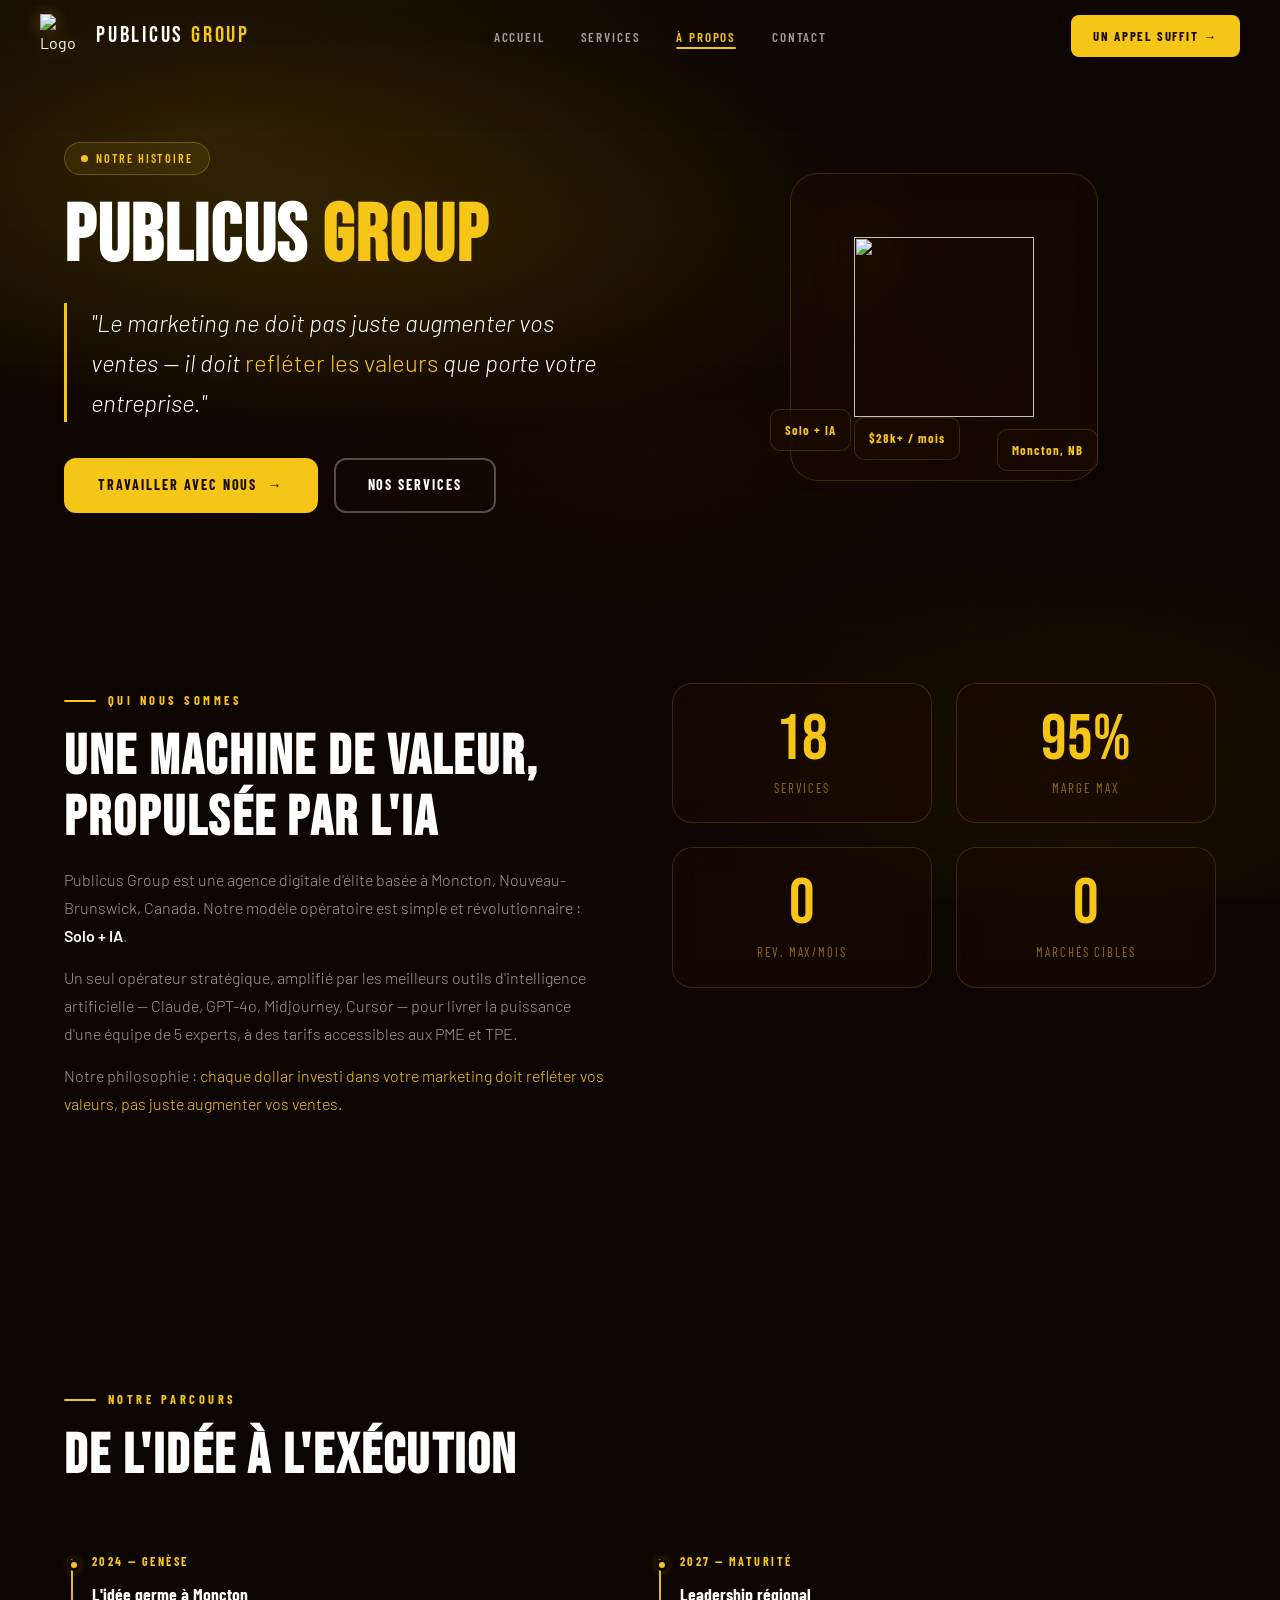
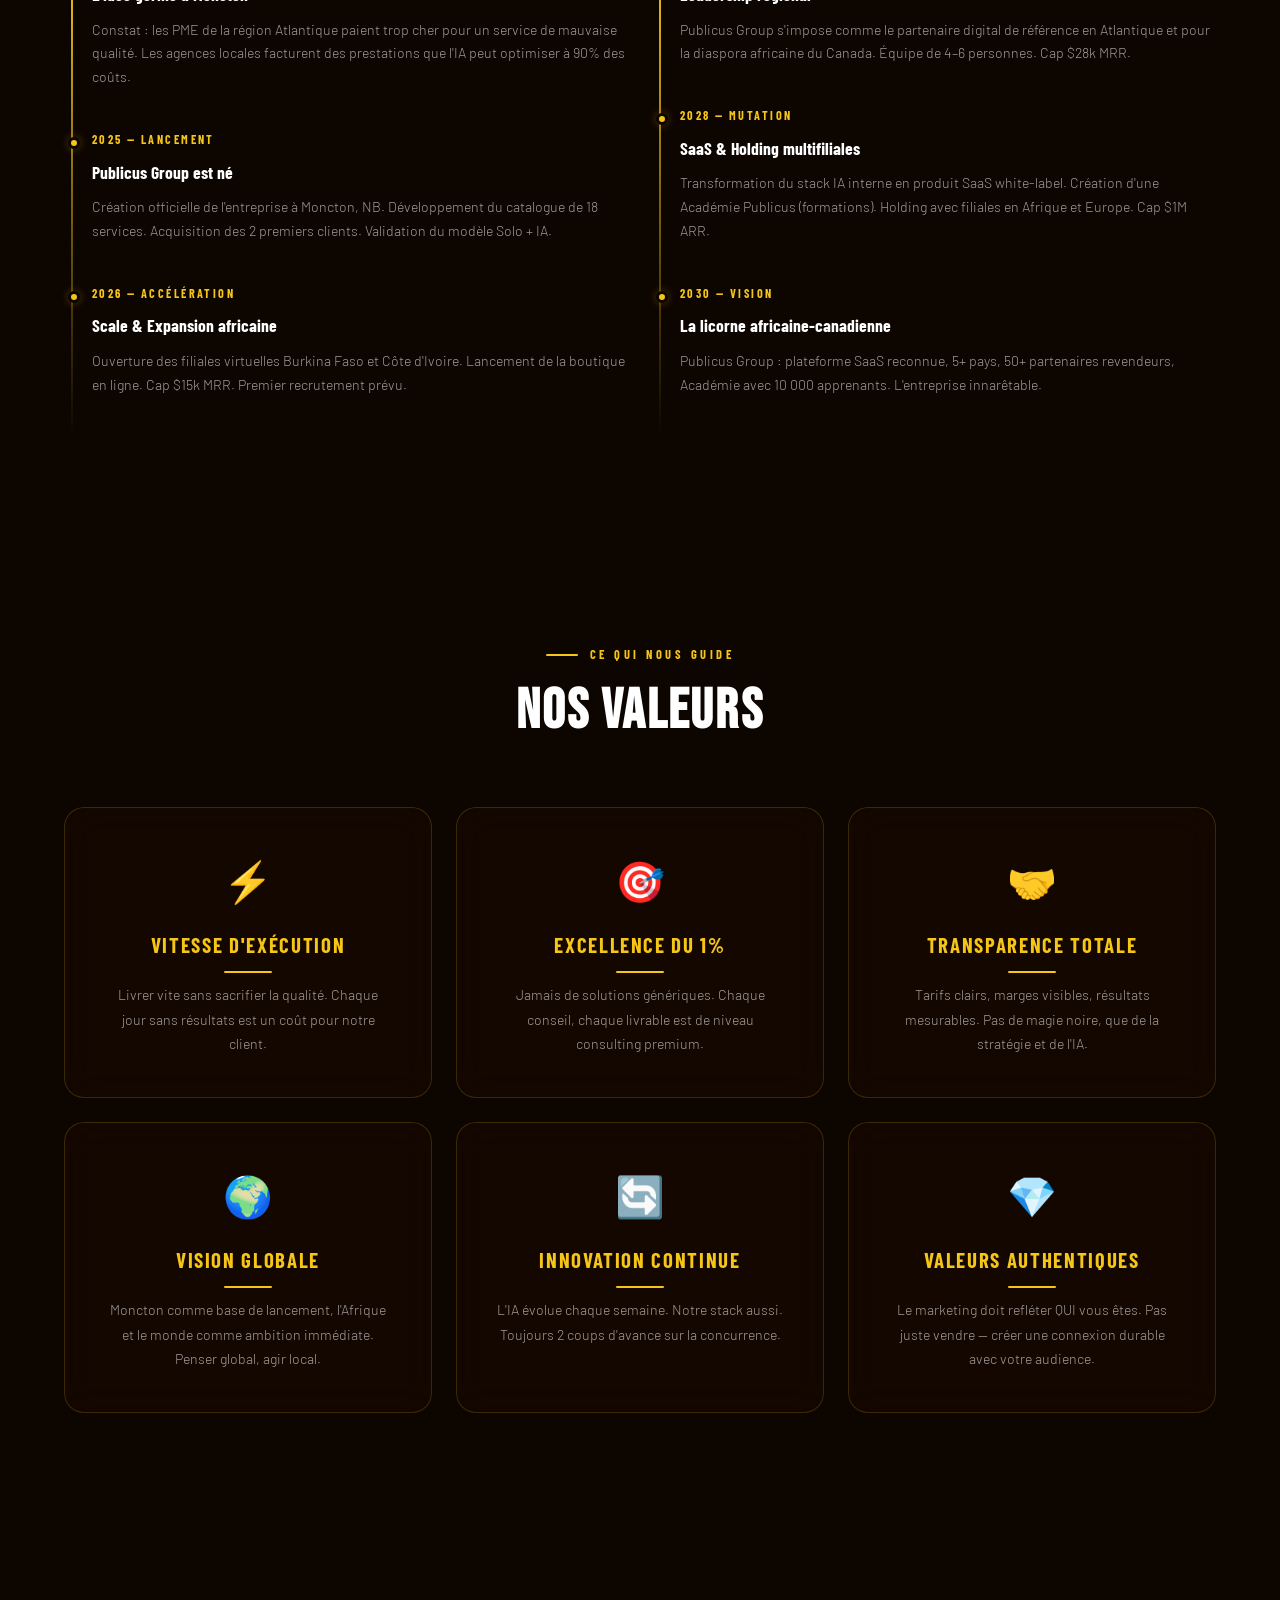
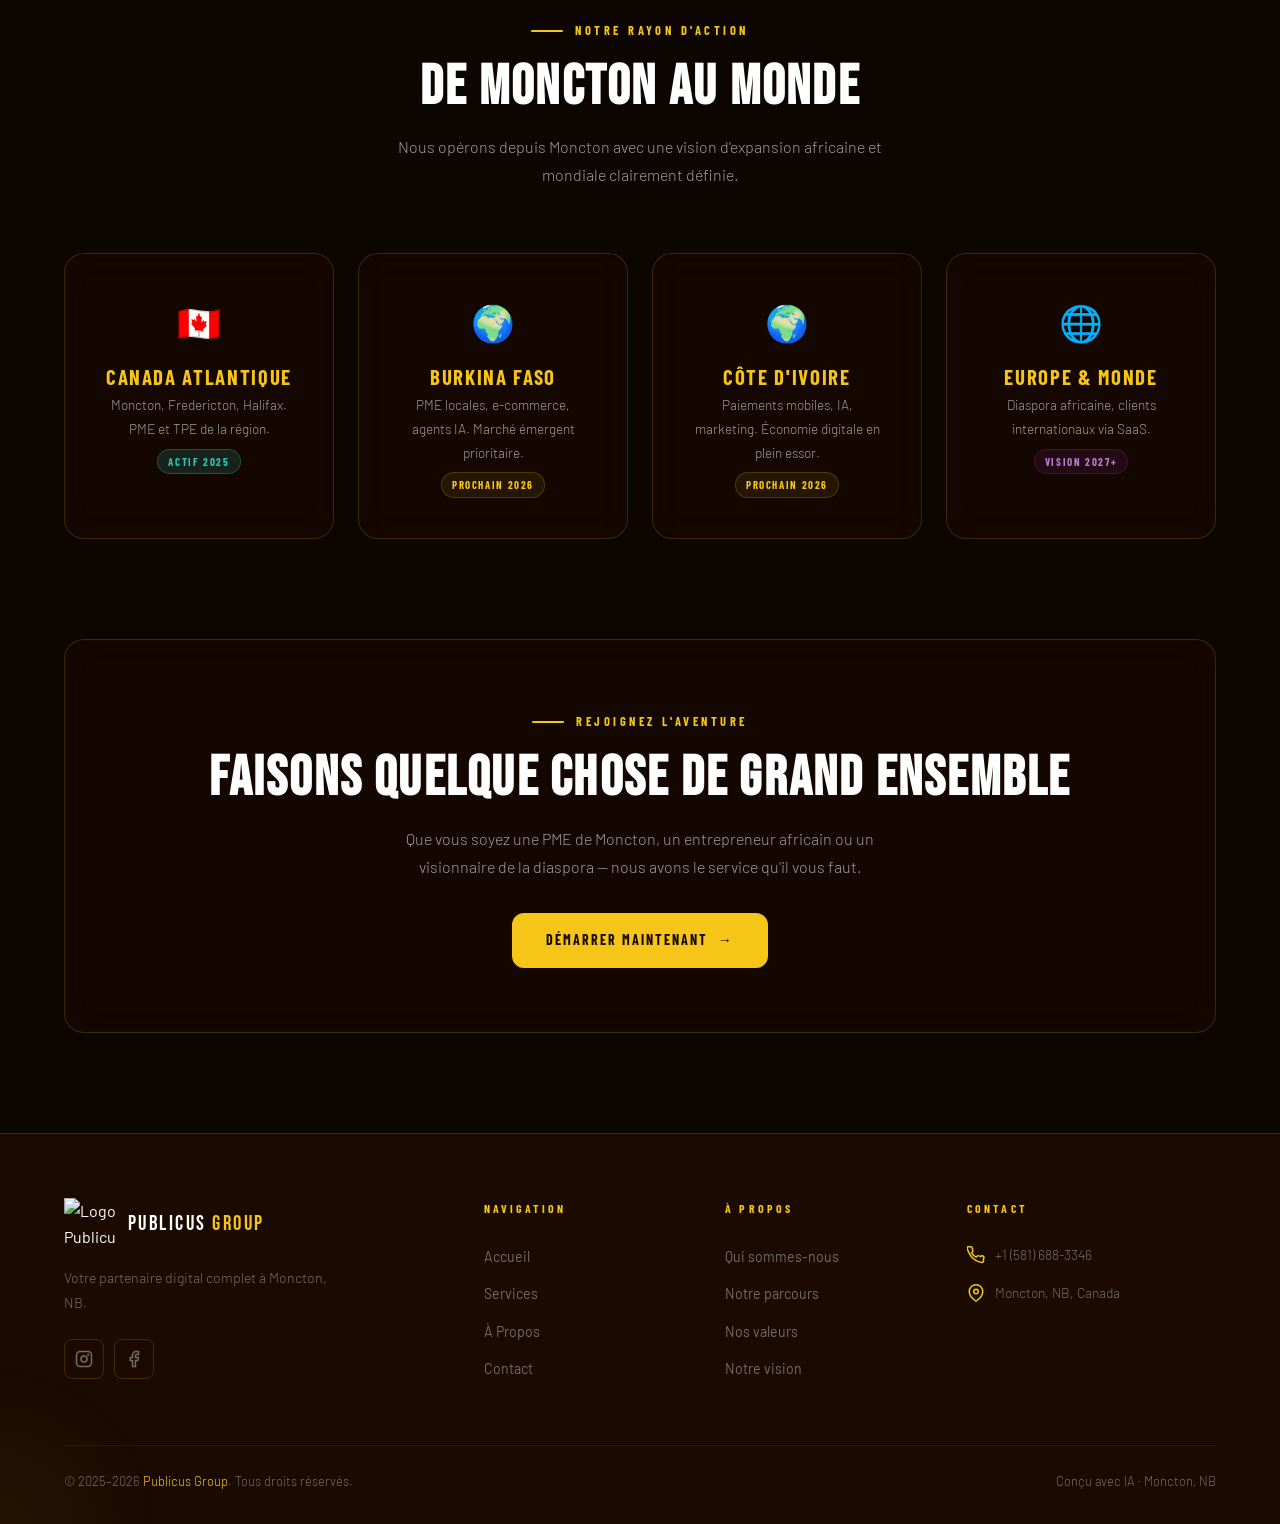
==== a-propos.html @ 7b65dabb "Mis a jour premium" ====
<!DOCTYPE html>
<html lang="fr">
<head>
  <meta charset="UTF-8" />
  <meta name="viewport" content="width=device-width, initial-scale=1.0" />

  <!-- ── SEO unique à cette page ── -->
  <title>À Propos | Publicus Group — Notre Histoire & Vision</title>
  <meta name="description"
        content="Découvrez l'histoire de Publicus Group, notre mission, nos valeurs et notre vision pour transformer le digital des PME de Moncton à l'Afrique. Solo + IA = révolution." />
  <meta name="robots" content="index, follow" />

  <link rel="icon" type="image/png" href="logo.png" />
  <link rel="preconnect" href="https://fonts.googleapis.com" />
  <link rel="preconnect" href="https://fonts.gstatic.com" crossorigin />
  <link href="https://fonts.googleapis.com/css2?family=Bebas+Neue&family=Barlow:ital,wght@0,300;0,400;0,600;0,700;1,300&family=Barlow+Condensed:wght@400;600;700&display=swap" rel="stylesheet" />
  <link rel="stylesheet" href="style.css" />

  <!-- ── Styles propres à a-propos.html ── -->
  <style>

    /* ── Hero éditorial ── */
    .hero-page {
      padding:    calc(var(--hauteur-nav) + 70px) 0 70px;
      position:   relative;
      overflow:   hidden;
    }

    .hero-page::before {
      content:  '';
      position: absolute;
      inset:    0;
      background: radial-gradient(
        ellipse 70% 55% at 30% 40%,
        rgba(245, 197, 24, 0.09) 0%,
        transparent 65%
      );
      pointer-events: none;
    }

    .hero-a-propos {
      display:     grid;
      grid-template-columns: 1fr 1fr;
      gap:         var(--espace-xl);
      align-items: center;
    }

    /* ── Grande citation d'intro ── */
    .citation-hero {
      font-family:  var(--police-corps);
      font-size:    clamp(1.1rem, 2.5vw, 1.5rem);
      font-weight:  300;
      font-style:   italic;
      color:        var(--blanc);
      line-height:  1.65;
      border-left:  3px solid var(--or);
      padding-left: var(--espace-md);
    }

    .citation-hero em {
      color:      var(--or);
      font-style: normal;
    }

    /* Bloc visuel à propos */
    .visuel-a-propos {
      display:         flex;
      align-items:     center;
      justify-content: center;
      position:        relative;
    }

    .logo-about-wrap {
      position: relative;
      padding:  var(--espace-xl);
    }

    .logo-about-bg {
      position:      absolute;
      inset:         0;
      background:    var(--glass-bg);
      backdrop-filter: var(--glass-blur);
      border:        1px solid var(--glass-bordure);
      border-radius: var(--rayon-xl);
    }

    .logo-about-img {
      width:    180px;
      height:   180px;
      object-fit: contain;
      position: relative;
      z-index:  1;
      filter:   drop-shadow(0 0 30px rgba(245,197,24,0.45));
    }

    /* Badges flottants autour du logo */
    .badge-flottant {
      position:      absolute;
      background:    var(--glass-bg);
      backdrop-filter: var(--glass-blur);
      border:        1px solid var(--glass-bordure);
      border-radius: 10px;
      padding:       10px 14px;
      font-family:   var(--police-sub);
      font-size:     0.8rem;
      font-weight:   700;
      letter-spacing: 0.08em;
      color:         var(--or);
      white-space:   nowrap;
      z-index:       2;
    }

    .badge-flottant:nth-child(2) { top: 10px; right: -20px; }
    .badge-flottant:nth-child(3) { bottom: 30px; left: -20px; }
    .badge-flottant:nth-child(4) { bottom: 10px; right: 0; }

    /* ── Sections éditoriales ── */
    .section-editoriale {
      display:     grid;
      grid-template-columns: 1fr 1fr;
      gap:         var(--espace-xl);
      align-items: start;
      margin-bottom: var(--espace-xl);
    }

    .section-editoriale.inverse { direction: rtl; }
    .section-editoriale.inverse > * { direction: ltr; }

    /* ── Timeline du parcours ── */
    .timeline {
      position: relative;
      padding-left: 28px;
    }

    /* Ligne verticale de la timeline */
    .timeline::before {
      content:   '';
      position:  absolute;
      left:      7px;
      top:       8px;
      bottom:    0;
      width:     2px;
      background: linear-gradient(to bottom, var(--or), transparent);
    }

    .timeline-item {
      position:      relative;
      margin-bottom: var(--espace-lg);
    }

    /* Point de la timeline */
    .timeline-item::before {
      content:       '';
      position:      absolute;
      left:          -24px;
      top:           8px;
      width:         12px;
      height:        12px;
      border-radius: 50%;
      background:    var(--or);
      border:        3px solid var(--noir);
      box-shadow:    0 0 10px var(--or-glow);
    }

    .timeline-annee {
      font-family:    var(--police-sub);
      font-size:      0.76rem;
      font-weight:    700;
      letter-spacing: 0.2em;
      color:          var(--or);
      text-transform: uppercase;
      margin-bottom:  6px;
    }

    .timeline-titre {
      font-family:    var(--police-sub);
      font-size:      1.1rem;
      font-weight:    700;
      color:          var(--blanc);
      margin-bottom:  8px;
    }

    .timeline-desc {
      font-size:  0.88rem;
      color:      var(--texte-attenue);
      line-height: 1.7;
    }

    /* ── Cartes de valeurs ── */
    .grille-valeurs {
      display: grid;
      grid-template-columns: repeat(3, 1fr);
      gap:     var(--espace-md);
    }

    .carte-valeur {
      /* Hérite de .carte-glass */
      text-align: center;
    }

    .valeur-emoji {
      font-size:     2.5rem;
      display:       block;
      margin-bottom: var(--espace-sm);
    }

    /* ── Vision géographique ── */
    .grille-marches {
      display: grid;
      grid-template-columns: repeat(4, 1fr);
      gap:     var(--espace-md);
    }

    .carte-marche {
      /* Hérite de .carte-glass */
      text-align: center;
    }

    .marche-drapeau {
      font-size:     2.2rem;
      display:       block;
      margin-bottom: 10px;
    }

    .marche-statut {
      display:        inline-block;
      font-family:    var(--police-sub);
      font-size:      0.68rem;
      font-weight:    700;
      letter-spacing: 0.15em;
      text-transform: uppercase;
      padding:        3px 10px;
      border-radius:  100px;
      margin-top:     8px;
    }

    .statut-actif {
      background: rgba(46, 196, 182, 0.15);
      color:      #2EC4B6;
      border:     1px solid rgba(46, 196, 182, 0.3);
    }

    .statut-prochain {
      background: var(--or-subtil);
      color:      var(--or);
      border:     1px solid var(--or-bordure);
    }

    .statut-vision {
      background: rgba(123, 45, 139, 0.15);
      color:      #B87FCA;
      border:     1px solid rgba(123, 45, 139, 0.3);
    }

    /* ── Responsive ── */
    @media (max-width: 900px) {
      .hero-a-propos       { grid-template-columns: 1fr; }
      .visuel-a-propos     { display: none; }
      .section-editoriale  { grid-template-columns: 1fr; }
      .section-editoriale.inverse { direction: ltr; }
      .grille-valeurs      { grid-template-columns: 1fr 1fr; }
      .grille-marches      { grid-template-columns: 1fr 1fr; }
    }

    @media (max-width: 600px) {
      .grille-valeurs  { grid-template-columns: 1fr; }
      .grille-marches  { grid-template-columns: 1fr 1fr; }
    }

  </style>
</head>

<body>

  <!-- NAVIGATION -->
  <nav class="navbar" role="navigation" aria-label="Navigation principale">
    <div class="nav-interieur">
      <a href="index.html" class="nav-logo" aria-label="Publicus Group — Accueil">
        <img src="logo.png" alt="Logo Publicus Group" width="44" height="44" />
        <span class="nav-logo-texte">PUBLICUS <span>GROUP</span></span>
      </a>
      <ul class="nav-liens" role="list">
        <li><a href="index.html">Accueil</a></li>
        <li><a href="services.html">Services</a></li>
        <li><a href="a-propos.html">À Propos</a></li>
        <li><a href="contact.html">Contact</a></li>
      </ul>
      <a href="contact.html" class="btn-nav">Un appel suffit →</a>
      <button class="burger" aria-label="Ouvrir le menu" aria-expanded="false" aria-controls="menu-mobile">
        <span></span><span></span><span></span>
      </button>
    </div>
  </nav>

  <div class="menu-mobile" id="menu-mobile" role="dialog" aria-label="Menu mobile">
    <a href="index.html">Accueil</a>
    <a href="services.html">Services</a>
    <a href="a-propos.html">À Propos</a>
    <a href="contact.html">Contact</a>
    <a href="contact.html" class="btn-nav" style="margin-top:8px;">Un appel suffit →</a>
  </div>


  <!-- ══ HERO ÉDITORIAL ══ -->
  <header class="hero-page" role="banner">
    <div class="container" style="position:relative; z-index:1;">
      <div class="hero-a-propos">

        <!-- Colonne gauche : Intro -->
        <div>
          <span class="badge revele" style="margin-bottom:20px; display:inline-flex;">
            Notre histoire
          </span>

          <!-- H1 de la page À propos -->
          <h1 class="revele delai-1" style="font-size: clamp(2.8rem,7vw,5rem);">
            Publicus <em>Group</em>
          </h1>

          <blockquote class="citation-hero revele delai-2" style="margin: 24px 0 36px;">
            "Le marketing ne doit pas juste augmenter vos ventes — il doit
            <em>refléter les valeurs</em> que porte votre entreprise."
          </blockquote>

          <div class="revele delai-3" style="display:flex; gap:16px; flex-wrap:wrap;">
            <a href="contact.html" class="btn btn-primaire">
              Travailler avec nous <span class="fleche">→</span>
            </a>
            <a href="services.html" class="btn btn-contour">
              Nos services
            </a>
          </div>
        </div>

        <!-- Colonne droite : Visuel -->
        <div class="visuel-a-propos revele-droite delai-2" aria-hidden="true">
          <div class="logo-about-wrap">
            <div class="logo-about-bg"></div>
            <img src="logo.png" alt="" class="logo-about-img" />
            <span class="badge-flottant">Solo + IA</span>
            <span class="badge-flottant">Moncton, NB</span>
            <span class="badge-flottant">$28k+ / mois</span>
          </div>
        </div>

      </div>
    </div>
  </header>


  <main>

    <!-- ══ QUI NOUS SOMMES ══ -->
    <section aria-label="Qui est Publicus Group">
      <div class="container">
        <div class="section-editoriale">

          <!-- Texte gauche -->
          <div class="revele-gauche">
            <span class="label-section">Qui nous sommes</span>
            <h2>Une machine de valeur, propulsée par l'IA</h2>
            <p style="margin-top: 16px;">
              Publicus Group est une agence digitale d'élite basée à Moncton,
              Nouveau-Brunswick, Canada. Notre modèle opératoire est simple et
              révolutionnaire : <strong>Solo + IA</strong>.
            </p>
            <p style="margin-top: 14px;">
              Un seul opérateur stratégique, amplifié par les meilleurs outils
              d'intelligence artificielle — Claude, GPT-4o, Midjourney, Cursor —
              pour livrer la puissance d'une équipe de 5 experts, à des tarifs
              accessibles aux PME et TPE.
            </p>
            <p style="margin-top: 14px;">
              Notre philosophie : <em>chaque dollar investi dans votre marketing
              doit refléter vos valeurs, pas juste augmenter vos ventes.</em>
            </p>
          </div>

          <!-- Métriques droite -->
          <div class="revele-droite">
            <div class="grille-2">
              <div class="carte-glass" style="text-align:center; padding:var(--espace-md);">
                <span class="stat-chiffre" data-cible="18" data-suffixe="">0</span>
                <span class="stat-label">Services</span>
              </div>
              <div class="carte-glass" style="text-align:center; padding:var(--espace-md);">
                <span class="stat-chiffre" data-cible="95" data-suffixe="%">0</span>
                <span class="stat-label">Marge max</span>
              </div>
              <div class="carte-glass" style="text-align:center; padding:var(--espace-md);">
                <span class="stat-chiffre" data-cible="28" data-suffixe="k">0</span>
                <span class="stat-label">Rev. max/mois</span>
              </div>
              <div class="carte-glass" style="text-align:center; padding:var(--espace-md);">
                <span class="stat-chiffre" data-cible="5" data-suffixe="">0</span>
                <span class="stat-label">Marchés cibles</span>
              </div>
            </div>
          </div>

        </div>
      </div>
    </section>


    <!-- ══ NOTRE PARCOURS — TIMELINE ══ -->
    <section aria-label="Historique et parcours de Publicus Group">
      <div class="container">

        <div class="entete-section revele">
          <span class="label-section">Notre parcours</span>
          <h2>De l'idée à l'exécution</h2>
        </div>

        <div class="grille-2">

          <div class="timeline revele-gauche">

            <div class="timeline-item">
              <p class="timeline-annee">2024 — Genèse</p>
              <p class="timeline-titre">L'idée germe à Moncton</p>
              <p class="timeline-desc">
                Constat : les PME de la région Atlantique paient trop cher pour
                un service de mauvaise qualité. Les agences locales facturent
                des prestations que l'IA peut optimiser à 90% des coûts.
              </p>
            </div>

            <div class="timeline-item">
              <p class="timeline-annee">2025 — Lancement</p>
              <p class="timeline-titre">Publicus Group est né</p>
              <p class="timeline-desc">
                Création officielle de l'entreprise à Moncton, NB. Développement
                du catalogue de 18 services. Acquisition des 2 premiers clients.
                Validation du modèle Solo + IA.
              </p>
            </div>

            <div class="timeline-item">
              <p class="timeline-annee">2026 — Accélération</p>
              <p class="timeline-titre">Scale & Expansion africaine</p>
              <p class="timeline-desc">
                Ouverture des filiales virtuelles Burkina Faso et Côte d'Ivoire.
                Lancement de la boutique en ligne. Cap $15k MRR.
                Premier recrutement prévu.
              </p>
            </div>

          </div>

          <div class="timeline revele-droite" style="padding-left: 28px;">

            <div class="timeline-item">
              <p class="timeline-annee">2027 — Maturité</p>
              <p class="timeline-titre">Leadership régional</p>
              <p class="timeline-desc">
                Publicus Group s'impose comme le partenaire digital de référence
                en Atlantique et pour la diaspora africaine du Canada.
                Équipe de 4–6 personnes. Cap $28k MRR.
              </p>
            </div>

            <div class="timeline-item">
              <p class="timeline-annee">2028 — Mutation</p>
              <p class="timeline-titre">SaaS & Holding multifiliales</p>
              <p class="timeline-desc">
                Transformation du stack IA interne en produit SaaS white-label.
                Création d'une Académie Publicus (formations). Holding avec
                filiales en Afrique et Europe. Cap $1M ARR.
              </p>
            </div>

            <div class="timeline-item">
              <p class="timeline-annee">2030 — Vision</p>
              <p class="timeline-titre">La licorne africaine-canadienne</p>
              <p class="timeline-desc">
                Publicus Group : plateforme SaaS reconnue, 5+ pays, 50+
                partenaires revendeurs, Académie avec 10 000 apprenants.
                L'entreprise innarêtable.
              </p>
            </div>

          </div>

        </div>
      </div>
    </section>


    <!-- ══ NOS VALEURS ══ -->
    <section aria-label="Les valeurs de Publicus Group">
      <div class="container">

        <div class="entete-section centre revele">
          <span class="label-section">Ce qui nous guide</span>
          <h2>Nos Valeurs</h2>
        </div>

        <div class="grille-valeurs">

          <article class="carte-glass carte-valeur revele delai-1">
            <span class="valeur-emoji" aria-hidden="true">⚡</span>
            <h3>Vitesse d'exécution</h3>
            <div class="ligne-or" style="margin: 10px auto;"></div>
            <p style="font-size:0.88rem;">
              Livrer vite sans sacrifier la qualité. Chaque jour sans résultats
              est un coût pour notre client.
            </p>
          </article>

          <article class="carte-glass carte-valeur revele delai-2">
            <span class="valeur-emoji" aria-hidden="true">🎯</span>
            <h3>Excellence du 1%</h3>
            <div class="ligne-or" style="margin: 10px auto;"></div>
            <p style="font-size:0.88rem;">
              Jamais de solutions génériques. Chaque conseil, chaque livrable
              est de niveau consulting premium.
            </p>
          </article>

          <article class="carte-glass carte-valeur revele delai-3">
            <span class="valeur-emoji" aria-hidden="true">🤝</span>
            <h3>Transparence totale</h3>
            <div class="ligne-or" style="margin: 10px auto;"></div>
            <p style="font-size:0.88rem;">
              Tarifs clairs, marges visibles, résultats mesurables. Pas de
              magie noire, que de la stratégie et de l'IA.
            </p>
          </article>

          <article class="carte-glass carte-valeur revele delai-4">
            <span class="valeur-emoji" aria-hidden="true">🌍</span>
            <h3>Vision globale</h3>
            <div class="ligne-or" style="margin: 10px auto;"></div>
            <p style="font-size:0.88rem;">
              Moncton comme base de lancement, l'Afrique et le monde comme
              ambition immédiate. Penser global, agir local.
            </p>
          </article>

          <article class="carte-glass carte-valeur revele delai-5">
            <span class="valeur-emoji" aria-hidden="true">🔄</span>
            <h3>Innovation continue</h3>
            <div class="ligne-or" style="margin: 10px auto;"></div>
            <p style="font-size:0.88rem;">
              L'IA évolue chaque semaine. Notre stack aussi. Toujours 2
              coups d'avance sur la concurrence.
            </p>
          </article>

          <article class="carte-glass carte-valeur revele delai-6">
            <span class="valeur-emoji" aria-hidden="true">💎</span>
            <h3>Valeurs authentiques</h3>
            <div class="ligne-or" style="margin: 10px auto;"></div>
            <p style="font-size:0.88rem;">
              Le marketing doit refléter QUI vous êtes. Pas juste vendre —
              créer une connexion durable avec votre audience.
            </p>
          </article>

        </div>
      </div>
    </section>


    <!-- ══ NOTRE VISION GÉOGRAPHIQUE ══ -->
    <section aria-label="Marchés cibles de Publicus Group">
      <div class="container">

        <div class="entete-section centre revele">
          <span class="label-section">Notre rayon d'action</span>
          <h2>De Moncton au Monde</h2>
          <p style="max-width:500px; margin: 14px auto 0;">
            Nous opérons depuis Moncton avec une vision d'expansion
            africaine et mondiale clairement définie.
          </p>
        </div>

        <div class="grille-marches">

          <article class="carte-glass carte-marche revele delai-1">
            <span class="marche-drapeau" aria-hidden="true">🇨🇦</span>
            <h3>Canada Atlantique</h3>
            <p style="font-size:0.85rem;">Moncton, Fredericton, Halifax. PME et TPE de la région.</p>
            <span class="marche-statut statut-actif">Actif 2025</span>
          </article>

          <article class="carte-glass carte-marche revele delai-2">
            <span class="marche-drapeau" aria-hidden="true">🌍</span>
            <h3>Burkina Faso</h3>
            <p style="font-size:0.85rem;">PME locales, e-commerce, agents IA. Marché émergent prioritaire.</p>
            <span class="marche-statut statut-prochain">Prochain 2026</span>
          </article>

          <article class="carte-glass carte-marche revele delai-3">
            <span class="marche-drapeau" aria-hidden="true">🌍</span>
            <h3>Côte d'Ivoire</h3>
            <p style="font-size:0.85rem;">Paiements mobiles, IA, marketing. Économie digitale en plein essor.</p>
            <span class="marche-statut statut-prochain">Prochain 2026</span>
          </article>

          <article class="carte-glass carte-marche revele delai-4">
            <span class="marche-drapeau" aria-hidden="true">🌐</span>
            <h3>Europe & Monde</h3>
            <p style="font-size:0.85rem;">Diaspora africaine, clients internationaux via SaaS.</p>
            <span class="marche-statut statut-vision">Vision 2027+</span>
          </article>

        </div>
      </div>
    </section>


    <!-- ══ CTA FINAL ══ -->
    <section style="padding-top: 0; padding-bottom: var(--espace-2xl);">
      <div class="container">
        <div class="carte-glass revele" style="text-align:center; padding: var(--espace-xl);">
          <span class="label-section" style="justify-content:center; margin-bottom:var(--espace-sm);">
            Rejoignez l'aventure
          </span>
          <h2 style="margin-bottom: 16px;">Faisons quelque chose de grand ensemble</h2>
          <p style="max-width:500px; margin: 0 auto 32px;">
            Que vous soyez une PME de Moncton, un entrepreneur africain
            ou un visionnaire de la diaspora — nous avons le service qu'il vous faut.
          </p>
          <a href="contact.html" class="btn btn-primaire">
            Démarrer maintenant <span class="fleche">→</span>
          </a>
        </div>
      </div>
    </section>

  </main>


  <!-- FOOTER -->
  <footer role="contentinfo">
    <div class="container">
      <div class="footer-grille">
        <div>
          <div class="footer-logo">
            <img src="logo.png" alt="Logo Publicus Group" width="52" height="52" />
            <span class="footer-logo-texte">PUBLICUS <span>GROUP</span></span>
          </div>
          <p class="footer-desc">Votre partenaire digital complet à Moncton, NB.</p>
          <div class="footer-reseaux">
            <a href="https://www.instagram.com/publicus_group" class="btn-reseau" aria-label="Instagram" target="_blank" rel="noopener">
              <svg width="18" height="18" viewBox="0 0 24 24" fill="none" stroke="currentColor" stroke-width="2" aria-hidden="true"><rect x="2" y="2" width="20" height="20" rx="5"/><circle cx="12" cy="12" r="4"/><circle cx="17.5" cy="6.5" r="1.5" fill="currentColor" stroke="none"/></svg>
            </a>
            <a href="https://www.facebook.com/share/1AqqKRNQzz/" class="btn-reseau" aria-label="Facebook" target="_blank" rel="noopener">
              <svg width="18" height="18" viewBox="0 0 24 24" fill="none" stroke="currentColor" stroke-width="2" aria-hidden="true"><path d="M18 2h-3a5 5 0 00-5 5v3H7v4h3v8h4v-8h3l1-4h-4V7a1 1 0 011-1h3z"/></svg>
            </a>
          </div>
        </div>
        <div>
          <p class="footer-col-titre">Navigation</p>
          <ul class="footer-liens">
            <li><a href="index.html">Accueil</a></li>
            <li><a href="services.html">Services</a></li>
            <li><a href="a-propos.html">À Propos</a></li>
            <li><a href="contact.html">Contact</a></li>
          </ul>
        </div>
        <div>
          <p class="footer-col-titre">À Propos</p>
          <ul class="footer-liens">
            <li><a href="a-propos.html#qui">Qui sommes-nous</a></li>
            <li><a href="a-propos.html#parcours">Notre parcours</a></li>
            <li><a href="a-propos.html#valeurs">Nos valeurs</a></li>
            <li><a href="a-propos.html#vision">Notre vision</a></li>
          </ul>
        </div>
        <div>
          <p class="footer-col-titre">Contact</p>
          <div class="footer-contact-item">
            <svg viewBox="0 0 24 24" fill="none" stroke="currentColor" stroke-width="2" aria-hidden="true"><path d="M22 16.92v3a2 2 0 01-2.18 2 19.79 19.79 0 01-8.63-3.07A19.5 19.5 0 013.07 9.81a19.79 19.79 0 01-3.07-8.67A2 2 0 012 1h3a2 2 0 012 1.72 12.84 12.84 0 00.7 2.81 2 2 0 01-.45 2.11L6.09 8.91a16 16 0 006 6l1.27-1.27a2 2 0 012.11-.45 12.84 12.84 0 002.81.7A2 2 0 0122 16.92z"/></svg>
            <p>+1 (581) 688-3346</p>
          </div>
          <div class="footer-contact-item">
            <svg viewBox="0 0 24 24" fill="none" stroke="currentColor" stroke-width="2" aria-hidden="true"><path d="M21 10c0 7-9 13-9 13s-9-6-9-13a9 9 0 0118 0z"/><circle cx="12" cy="10" r="3"/></svg>
            <p>Moncton, NB, Canada</p>
          </div>
        </div>
      </div>
      <div class="footer-bas">
        <p>© 2025–2026 <a href="index.html">Publicus Group</a>. Tous droits réservés.</p>
        <p>Conçu avec IA · Moncton, NB</p>
      </div>
    </div>
  </footer>

  <script src="script.js"></script>
</body>
</html>
---- style.css ----
/* ================================================================
   PUBLICUS GROUP — style.css
   Fichier CSS Unique · Partagé par les 4 pages HTML
   ----------------------------------------------------------------
   TABLE DES MATIÈRES :
   1.  Variables CSS (:root)
   2.  Reset & Base
   3.  Fond animé (Animated Background)
   4.  Typographie
   5.  Utilitaires (containers, grilles, badges…)
   6.  Boutons
   7.  Carte Glassmorphism
   8.  Navigation (Header fixe + Burger)
   9.  Footer
   10. Animations Scroll (Reveal)
   11. Formulaire
   12. Responsive (Media Queries)
   ================================================================ */


/* ================================================================
   1. VARIABLES CSS — Charte officielle Publicus Group
      Modifier ces valeurs pour changer TOUT le site d'un coup.
   ================================================================ */

:root {

  /* ── Palette de couleurs ── */
  --or:            #F5C518;   /* Or signature — couleur principale */
  --or-fonce:      #C9A200;   /* Or foncé — hover, accents */
  --or-glow:       rgba(245, 197, 24, 0.30);  /* Lueur dorée */
  --or-subtil:     rgba(245, 197, 24, 0.08);  /* Fond doré très léger */
  --or-bordure:    rgba(245, 197, 24, 0.20);  /* Bordure dorée */

  --noir:          #0D0500;   /* Noir absolu — fond principal */
  --sombre:        #1A0A00;   /* Brun-noir — fond secondaire */
  --sombre-2:      #2A1500;   /* Brun-noir moyen — cartes */
  --sombre-3:      #3A2010;   /* Brun-noir clair — éléments */

  --blanc:         #FFFFFF;   /* Blanc pur */
  --blanc-chaud:   #FFF8E1;   /* Blanc légèrement doré */
  --texte-attenue: rgba(255, 255, 255, 0.60);  /* Texte secondaire */
  --texte-leger:   rgba(255, 255, 255, 0.40);  /* Texte très secondaire */

  --rouge-alerte:  #E74C3C;   /* Rouge — erreurs formulaire uniquement */

  /* ── Glassmorphism ── */
  --glass-bg:      rgba(26, 10, 0, 0.55);
  --glass-bordure: rgba(245, 197, 24, 0.18);
  --glass-blur:    blur(18px);

  /* ── Typographie ── */
  --police-titre:  'Bebas Neue', sans-serif;       /* Titres imposants */
  --police-sub:    'Barlow Condensed', sans-serif; /* Sous-titres, labels */
  --police-corps:  'Barlow', sans-serif;           /* Texte courant */

  /* ── Espacement modulaire ── */
  --espace-xs:     8px;
  --espace-sm:     16px;
  --espace-md:     24px;
  --espace-lg:     40px;
  --espace-xl:     64px;
  --espace-2xl:    100px;

  /* ── Hauteur de la navbar ── */
  --hauteur-nav:   72px;

  /* ── Rayons de bordure ── */
  --rayon:         12px;
  --rayon-lg:      20px;
  --rayon-xl:      28px;

  /* ── Transitions ── */
  --transition-rapide:  0.2s ease;
  --transition-mid:     0.4s cubic-bezier(0.25, 0.46, 0.45, 0.94);
  --transition-lente:   0.7s cubic-bezier(0.25, 0.46, 0.45, 0.94);

  /* ── Ombres ── */
  --ombre-card:    0 8px 32px rgba(0, 0, 0, 0.45);
  --ombre-forte:   0 20px 60px rgba(0, 0, 0, 0.55);
  --ombre-or:      0 0 30px var(--or-glow);

}


/* ================================================================
   2. RESET & BASE
      Supprime les styles par défaut des navigateurs
   ================================================================ */

*,
*::before,
*::after {
  box-sizing: border-box;  /* Inclut padding/border dans la taille */
  margin:     0;
  padding:    0;
}

html {
  font-size:       16px;
  scroll-behavior: smooth;  /* Défilement doux pour les ancres */
}

body {
  font-family:  var(--police-corps);
  background:   var(--noir);
  color:        var(--blanc);
  min-height:   100vh;
  overflow-x:   hidden;   /* Pas de scroll horizontal */
  line-height:  1.6;
  -webkit-font-smoothing: antialiased;  /* Texte plus lisse sur macOS */
}

img {
  max-width: 100%;
  display:   block;
}

a {
  text-decoration: none;
  color:           inherit;
  transition:      var(--transition-rapide);
}

ul { list-style: none; }

/* Focus visible pour l'accessibilité clavier */
:focus-visible {
  outline:        2px solid var(--or);
  outline-offset: 3px;
}


/* ================================================================
   3. FOND ANIMÉ
      Dégradés radials subtils + grille géométrique en arrière-plan
   ================================================================ */

/* Couche 1 : Dégradés de lumière animés */
body::before {
  content:    '';
  position:   fixed;
  inset:      0;
  z-index:    -2;
  background:
    radial-gradient(ellipse 80% 55% at 15% 15%,  rgba(245, 197, 24, 0.11) 0%, transparent 60%),
    radial-gradient(ellipse 60% 45% at 85% 85%,  rgba(201, 162, 0,  0.07) 0%, transparent 55%),
    radial-gradient(ellipse 50% 40% at 50% 50%,  rgba(26,  10,  0,  0.60) 0%, transparent 80%),
    var(--noir);
  animation:  fondPulse 14s ease-in-out infinite alternate;
}

/* Couche 2 : Grille géométrique très subtile */
body::after {
  content:  '';
  position: fixed;
  inset:    0;
  z-index:  -1;
  background-image:
    repeating-linear-gradient(
      0deg,
      transparent,
      transparent 44px,
      rgba(245, 197, 24, 0.014) 44px,
      rgba(245, 197, 24, 0.014) 45px
    ),
    repeating-linear-gradient(
      90deg,
      transparent,
      transparent 64px,
      rgba(245, 197, 24, 0.011) 64px,
      rgba(245, 197, 24, 0.011) 65px
    );
  pointer-events: none;  /* La grille ne bloque pas les clics */
}

@keyframes fondPulse {
  0%   { opacity: 1;    transform: scale(1);    }
  50%  { opacity: 0.82; transform: scale(1.025); }
  100% { opacity: 1;    transform: scale(1);    }
}


/* ================================================================
   4. TYPOGRAPHIE
      Hiérarchie claire : h1 → h4 + classes utilitaires
   ================================================================ */

h1 {
  font-family: var(--police-titre);
  font-size:   clamp(3.2rem, 8vw, 6.5rem);  /* Fluide : s'adapte à l'écran */
  line-height: 1.05;
  letter-spacing: 0.02em;
  color:       var(--blanc);
}

h2 {
  font-family: var(--police-titre);
  font-size:   clamp(2rem, 5vw, 3.5rem);
  line-height: 1.1;
  letter-spacing: 0.04em;
  color:       var(--blanc);
}

h3 {
  font-family:    var(--police-sub);
  font-size:      clamp(1rem, 2.5vw, 1.3rem);
  font-weight:    700;
  letter-spacing: 0.08em;
  text-transform: uppercase;
  color:          var(--or);
}

h4 {
  font-family:    var(--police-sub);
  font-size:      0.95rem;
  font-weight:    600;
  letter-spacing: 0.06em;
  color:          var(--blanc);
}

p {
  font-weight: 300;
  color:       var(--texte-attenue);
  line-height: 1.75;
}

/* Texte doré */
.texte-or { color: var(--or); }

/* Texte atténué */
.texte-attenue { color: var(--texte-attenue); }

/* Emphase en blanc */
strong { color: var(--blanc); font-weight: 600; }

/* Italique décoratif */
em {
  font-style: normal;
  color:      var(--or);
}


/* ================================================================
   5. UTILITAIRES
      Containers, grilles, sections, badges, séparateurs…
   ================================================================ */

/* ── Container principal ── */
.container {
  max-width: 1200px;
  margin:    0 auto;
  padding:   0 var(--espace-md);
}

/* ── Container large ── */
.container-large {
  max-width: 1400px;
  margin:    0 auto;
  padding:   0 var(--espace-md);
}

/* ── Section standard ── */
section {
  padding: var(--espace-2xl) 0;
  position: relative;
}

/* ── Grilles CSS ── */
.grille-2 { display: grid; grid-template-columns: 1fr 1fr;        gap: var(--espace-md); }
.grille-3 { display: grid; grid-template-columns: repeat(3, 1fr); gap: var(--espace-md); }
.grille-4 { display: grid; grid-template-columns: repeat(4, 1fr); gap: var(--espace-sm); }

/* ── Centrer le texte ── */
.centre { text-align: center; }

/* ── En-tête de section (label + titre) ── */
.entete-section {
  margin-bottom: var(--espace-xl);
}

.entete-section.centre {
  max-width:  620px;
  margin-left:  auto;
  margin-right: auto;
}

/* ── Label de section (petite ligne + texte doré) ── */
.label-section {
  display:     inline-flex;
  align-items: center;
  gap:         12px;
  font-family:    var(--police-sub);
  font-size:      0.78rem;
  font-weight:    700;
  letter-spacing: 0.28em;
  text-transform: uppercase;
  color:          var(--or);
  margin-bottom:  var(--espace-sm);
}

/* Trait décoratif avant le label */
.label-section::before {
  content:       '';
  display:       block;
  width:         32px;
  height:        2px;
  background:    var(--or);
  border-radius: 2px;
  flex-shrink:   0;
}

/* ── Badge arrondi ── */
.badge {
  display:     inline-flex;
  align-items: center;
  gap:         8px;
  background:  var(--or-subtil);
  border:      1px solid rgba(245, 197, 24, 0.28);
  border-radius: 100px;
  padding:     6px 16px;

  font-family:    var(--police-sub);
  font-size:      0.76rem;
  font-weight:    600;
  letter-spacing: 0.15em;
  text-transform: uppercase;
  color:          var(--or);
}

/* Point pulsant dans le badge */
.badge::before {
  content:       '';
  width:         7px;
  height:        7px;
  border-radius: 50%;
  background:    var(--or);
  animation:     pointPulse 2s ease-in-out infinite;
  flex-shrink:   0;
}

@keyframes pointPulse {
  0%, 100% { opacity: 1;   transform: scale(1);   }
  50%       { opacity: 0.3; transform: scale(0.65); }
}

/* ── Tag (étiquette compacte) ── */
.tag {
  display:     inline-block;
  background:  rgba(245, 197, 24, 0.09);
  border:      1px solid rgba(245, 197, 24, 0.22);
  border-radius: 6px;
  padding:     4px 12px;

  font-family:    var(--police-sub);
  font-size:      0.72rem;
  font-weight:    600;
  letter-spacing: 0.12em;
  text-transform: uppercase;
  color:          var(--or);
}

/* ── Bloc stat (grand chiffre + label) ── */
.bloc-stat { text-align: center; }

.stat-chiffre {
  display:     block;
  font-family: var(--police-titre);
  font-size:   clamp(2.5rem, 5vw, 4rem);
  color:       var(--or);
  line-height: 1;
}

.stat-label {
  display:        block;
  font-family:    var(--police-sub);
  font-size:      0.8rem;
  letter-spacing: 0.15em;
  text-transform: uppercase;
  color:          rgba(245, 197, 24, 0.55);
  margin-top:     6px;
}

/* ── Séparateur diamant ── */
.separateur {
  display:     flex;
  align-items: center;
  gap:         16px;
  margin:      var(--espace-lg) 0;
}

.separateur::before,
.separateur::after {
  content:    '';
  flex:       1;
  height:     1px;
  background: var(--glass-bordure);
}

.separateur-losange {
  width:      8px;
  height:     8px;
  background: var(--or);
  transform:  rotate(45deg);
  flex-shrink: 0;
}

/* ── Ligne dorée ── */
.ligne-or {
  width:         48px;
  height:        2px;
  background:    var(--or);
  border-radius: 2px;
  margin:        var(--espace-sm) 0;
  transition:    width var(--transition-mid);
}


/* ================================================================
   6. BOUTONS
      Système de boutons cohérent et accessible
   ================================================================ */

/* Base commune à tous les boutons */
.btn {
  display:     inline-flex;
  align-items: center;
  gap:         10px;

  font-family:    var(--police-sub);
  font-weight:    700;
  font-size:      0.88rem;
  letter-spacing: 0.14em;
  text-transform: uppercase;
  white-space:    nowrap;

  border:        2px solid transparent;
  border-radius: var(--rayon);
  padding:       14px 32px;
  cursor:        pointer;
  transition:    var(--transition-mid);
  position:      relative;
  overflow:      hidden;
}

/* Flèche animée au hover */
.btn .fleche {
  display:    inline-block;
  transition: transform var(--transition-rapide);
}

.btn:hover .fleche { transform: translateX(5px); }

/* ── Bouton primaire (doré) ── */
.btn-primaire {
  background:   var(--or);
  color:        var(--sombre);
  border-color: var(--or);
}

.btn-primaire:hover {
  background:   transparent;
  color:        var(--or);
  box-shadow:   var(--ombre-or), var(--ombre-card);
  transform:    translateY(-2px);
}

/* ── Bouton contour (transparent + bordure) ── */
.btn-contour {
  background:   transparent;
  color:        var(--blanc);
  border-color: rgba(255, 255, 255, 0.28);
}

.btn-contour:hover {
  border-color: var(--or);
  color:        var(--or);
  transform:    translateY(-2px);
}

/* ── Bouton sombre (pour fond doré) ── */
.btn-sombre {
  background:   var(--sombre);
  color:        var(--or);
  border-color: var(--sombre);
  padding:      16px 36px;
}

.btn-sombre:hover {
  background:   transparent;
  border-color: var(--sombre);
  color:        var(--sombre);
  transform:    translateY(-2px);
}

/* ── Bouton de navigation ── */
.btn-nav {
  font-family:    var(--police-sub);
  font-size:      0.8rem;
  font-weight:    700;
  letter-spacing: 0.14em;
  text-transform: uppercase;
  background:   var(--or);
  color:        var(--sombre);
  border:       2px solid var(--or);
  border-radius: 8px;
  padding:      9px 20px;
  cursor:       pointer;
  transition:   var(--transition-rapide);
}

.btn-nav:hover {
  background:   transparent;
  color:        var(--or);
  box-shadow:   0 0 18px var(--or-glow);
}


/* ================================================================
   7. CARTE GLASSMORPHISM
      Composant réutilisable sur toutes les pages
   ================================================================ */

.carte-glass {
  background:     var(--glass-bg);
  backdrop-filter:          var(--glass-blur);
  -webkit-backdrop-filter:  var(--glass-blur);
  border:         1px solid var(--glass-bordure);
  border-radius:  var(--rayon-lg);
  padding:        var(--espace-lg);
  position:       relative;
  overflow:       hidden;
  transition:     var(--transition-mid);
}

/* Reflet lumineux en haut de la carte (au hover) */
.carte-glass::before {
  content:    '';
  position:   absolute;
  top:        0;
  left:       0;
  right:      0;
  height:     2px;
  background: linear-gradient(90deg, transparent, var(--or), transparent);
  opacity:    0;
  transition: opacity var(--transition-mid);
}

/* Lueur de fond au hover */
.carte-glass::after {
  content:    '';
  position:   absolute;
  inset:      0;
  background: radial-gradient(ellipse 80% 60% at 50% 0%, rgba(245,197,24,0.04) 0%, transparent 70%);
  opacity:    0;
  transition: opacity var(--transition-mid);
  pointer-events: none;
}

.carte-glass:hover {
  border-color: rgba(245, 197, 24, 0.42);
  transform:    translateY(-6px);
  box-shadow:   var(--ombre-forte), 0 0 40px var(--or-subtil);
}

.carte-glass:hover::before,
.carte-glass:hover::after { opacity: 1; }

/* La ligne dorée s'élargit au hover */
.carte-glass:hover .ligne-or { width: 72px; }

/* Numéro décoratif en fond de carte */
.carte-numero {
  position:    absolute;
  top:         12px;
  right:       20px;
  font-family: var(--police-titre);
  font-size:   3.8rem;
  color:       rgba(245, 197, 24, 0.10);
  line-height: 1;
  transition:  color var(--transition-mid);
  user-select: none;
}

.carte-glass:hover .carte-numero {
  color: rgba(245, 197, 24, 0.20);
}

/* Icône de service (carré doré) */
.icone-service {
  width:         52px;
  height:        52px;
  border-radius: 12px;
  background:    var(--or-subtil);
  border:        1px solid rgba(245, 197, 24, 0.22);
  display:       flex;
  align-items:   center;
  justify-content: center;
  font-size:     1.4rem;
  transition:    var(--transition-mid);
  flex-shrink:   0;
}

.carte-glass:hover .icone-service {
  background: var(--or);
  border-color: var(--or);
  transform: scale(1.05);
}


/* ================================================================
   8. NAVIGATION — Header fixe avec Burger menu mobile
   ================================================================ */

/* ── Structure principale de la navbar ── */
.navbar {
  position:   fixed;
  top:        0;
  left:       0;
  right:      0;
  height:     var(--hauteur-nav);
  z-index:    1000;  /* Toujours au-dessus du contenu */
  transition: background var(--transition-mid), border-color var(--transition-mid), box-shadow var(--transition-mid);
  padding:    0 var(--espace-lg);
}

/* Quand l'utilisateur scrolle, la navbar devient opaque avec flou */
.navbar.scrollee {
  background:         rgba(13, 5, 0, 0.88);
  backdrop-filter:          var(--glass-blur);
  -webkit-backdrop-filter:  var(--glass-blur);
  border-bottom:      1px solid var(--glass-bordure);
  box-shadow:         0 8px 40px rgba(0, 0, 0, 0.45);
}

/* ── Contenu interne de la navbar ── */
.nav-interieur {
  height:          100%;
  display:         flex;
  align-items:     center;
  justify-content: space-between;
  max-width:       1300px;
  margin:          0 auto;
}

/* ── Logo dans la navbar ── */
.nav-logo {
  display:     flex;
  align-items: center;
  gap:         12px;
  text-decoration: none;
  flex-shrink: 0;
}

/* Image du logo */
.nav-logo img {
  height:     44px;
  width:      44px;
  object-fit: contain;
  filter:     drop-shadow(0 0 8px var(--or-glow));
  transition: filter var(--transition-rapide), transform var(--transition-rapide);
}

.nav-logo:hover img {
  filter:    drop-shadow(0 0 16px var(--or-glow));
  transform: scale(1.06);
}

/* Texte du logo */
.nav-logo-texte {
  font-family:    var(--police-titre);
  font-size:      1.45rem;
  letter-spacing: 0.12em;
  color:          var(--blanc);
  line-height:    1;
}

/* "GROUP" en doré */
.nav-logo-texte span { color: var(--or); }

/* ── Liens de navigation (desktop) ── */
.nav-liens {
  display:     flex;
  align-items: center;
  gap:         4px;
}

.nav-liens a {
  font-family:    var(--police-sub);
  font-size:      0.82rem;
  font-weight:    600;
  letter-spacing: 0.14em;
  text-transform: uppercase;
  color:          var(--texte-attenue);
  padding:        8px 16px;
  border-radius:  6px;
  position:       relative;
  transition:     color var(--transition-rapide);
}

/* Soulignement animé sous le lien */
.nav-liens a::after {
  content:       '';
  position:      absolute;
  bottom:        4px;
  left:          50%;
  transform:     translateX(-50%);
  width:         0;
  height:        2px;
  background:    var(--or);
  border-radius: 2px;
  transition:    width var(--transition-rapide);
}

.nav-liens a:hover,
.nav-liens a.actif {
  color: var(--or);
}

/* Le soulignement apparaît au hover ou sur la page active */
.nav-liens a:hover::after,
.nav-liens a.actif::after {
  width: calc(100% - 32px);
}

/* ── Bouton burger (mobile uniquement) ── */
.burger {
  display:    none;   /* Caché sur desktop */
  flex-direction: column;
  gap:        5px;
  cursor:     pointer;
  padding:    6px;
  border:     none;
  background: none;
  z-index:    1100;   /* Au-dessus du menu mobile */
}

/* Les 3 traits du burger */
.burger span {
  display:          block;
  width:            26px;
  height:           2px;
  background:       var(--or);
  border-radius:    2px;
  transition:       var(--transition-mid);
  transform-origin: center;
}

/* Animation du burger → croix quand ouvert */
.burger.ouvert span:nth-child(1) { transform: rotate(45deg) translate(5px, 5px); }
.burger.ouvert span:nth-child(2) { opacity: 0; transform: scaleX(0); }
.burger.ouvert span:nth-child(3) { transform: rotate(-45deg) translate(5px, -5px); }

/* ── Menu mobile (overlay plein écran) ── */
.menu-mobile {
  position:       fixed;
  inset:          0;
  background:     rgba(13, 5, 0, 0.97);
  backdrop-filter:          var(--glass-blur);
  -webkit-backdrop-filter:  var(--glass-blur);
  z-index:        999;
  display:        flex;
  flex-direction: column;
  align-items:    center;
  justify-content: center;
  gap:            28px;

  /* État fermé */
  opacity:        0;
  pointer-events: none;
  transition:     opacity var(--transition-mid);
}

/* État ouvert */
.menu-mobile.ouvert {
  opacity:        1;
  pointer-events: all;
}

/* Liens dans le menu mobile (grands, lisibles) */
.menu-mobile a {
  font-family:    var(--police-titre);
  font-size:      clamp(2rem, 8vw, 3rem);
  letter-spacing: 0.08em;
  color:          var(--blanc);
  transition:     color var(--transition-rapide);
}

.menu-mobile a:hover,
.menu-mobile a.actif { color: var(--or); }

/* Infos de contact dans le menu mobile */
.menu-mobile-contact {
  margin-top: var(--espace-md);
  text-align: center;
}

.menu-mobile-contact p {
  font-family:    var(--police-sub);
  font-size:      0.88rem;
  letter-spacing: 0.1em;
  color:          rgba(245, 197, 24, 0.55);
}


/* ================================================================
   9. FOOTER
      Footer professionnel avec liens et réseaux sociaux
   ================================================================ */

footer {
  background:     var(--sombre);
  border-top:     1px solid var(--glass-bordure);
  padding:        64px 0 32px;
}

/* Grille du footer : 4 colonnes sur desktop */
.footer-grille {
  display:               grid;
  grid-template-columns: 2fr 1fr 1fr 1.4fr;
  gap:                   var(--espace-xl);
  margin-bottom:         var(--espace-xl);
}

/* ── Logo dans le footer ── */
.footer-logo {
  display:     flex;
  align-items: center;
  gap:         12px;
  margin-bottom: var(--espace-sm);
}

.footer-logo img {
  height:     52px;
  width:      52px;
  object-fit: contain;
}

.footer-logo-texte {
  font-family:    var(--police-titre);
  font-size:      1.3rem;
  letter-spacing: 0.12em;
  color:          var(--blanc);
}

.footer-logo-texte span { color: var(--or); }

/* Description sous le logo */
.footer-desc {
  font-size:  0.88rem;
  color:      var(--texte-leger);
  line-height: 1.75;
  max-width:  280px;
}

/* ── Titre de colonne footer ── */
.footer-col-titre {
  font-family:    var(--police-sub);
  font-size:      0.74rem;
  font-weight:    700;
  letter-spacing: 0.26em;
  text-transform: uppercase;
  color:          var(--or);
  margin-bottom:  var(--espace-md);
}

/* ── Liens du footer ── */
.footer-liens {
  display:        flex;
  flex-direction: column;
  gap:            12px;
}

.footer-liens a {
  font-size:  0.88rem;
  color:      var(--texte-leger);
  transition: color var(--transition-rapide), padding-left var(--transition-rapide);
}

.footer-liens a:hover {
  color:        var(--or);
  padding-left: 6px;   /* Décalage léger au hover */
}

/* ── Infos de contact dans le footer ── */
.footer-contact-item {
  display:     flex;
  align-items: flex-start;
  gap:         10px;
  margin-bottom: 14px;
}

.footer-contact-item svg {
  width:      18px;
  height:     18px;
  color:      var(--or);
  flex-shrink: 0;
  margin-top: 3px;
}

.footer-contact-item p {
  font-size: 0.86rem;
  color:     var(--texte-leger);
}

/* ── Boutons réseaux sociaux ── */
.footer-reseaux {
  display: flex;
  gap:     10px;
  margin-top: var(--espace-md);
}

.btn-reseau {
  width:           40px;
  height:          40px;
  display:         flex;
  align-items:     center;
  justify-content: center;
  border:          1px solid var(--glass-bordure);
  border-radius:   8px;
  color:           var(--texte-leger);
  transition:      var(--transition-rapide);
}

.btn-reseau:hover {
  background:   var(--or);
  border-color: var(--or);
  color:        var(--sombre);
  transform:    translateY(-3px);
}

/* ── Barre du bas du footer ── */
.footer-bas {
  padding-top:     var(--espace-md);
  border-top:      1px solid rgba(255, 255, 255, 0.06);
  display:         flex;
  align-items:     center;
  justify-content: space-between;
  flex-wrap:       wrap;
  gap:             12px;
}

.footer-bas p {
  font-size: 0.8rem;
  color:     var(--texte-leger);
}

.footer-bas a { color: var(--or); }


/* ================================================================
   10. ANIMATIONS SCROLL (Reveal)
       Les éléments apparaissent progressivement au défilement
   ================================================================ */

/* État initial — invisible et décalé */
.revele {
  opacity:    0;
  transform:  translateY(40px);
  transition: opacity  var(--transition-lente),
              transform var(--transition-lente);
}

/* Depuis la gauche */
.revele-gauche {
  opacity:    0;
  transform:  translateX(-45px);
  transition: opacity  var(--transition-lente),
              transform var(--transition-lente);
}

/* Depuis la droite */
.revele-droite {
  opacity:    0;
  transform:  translateX(45px);
  transition: opacity  var(--transition-lente),
              transform var(--transition-lente);
}

/* État visible — ajouté par JavaScript (IntersectionObserver) */
.revele.visible,
.revele-gauche.visible,
.revele-droite.visible {
  opacity:   1;
  transform: translate(0);
}

/* Délais progressifs pour un effet en cascade */
.delai-1 { transition-delay: 0.10s; }
.delai-2 { transition-delay: 0.20s; }
.delai-3 { transition-delay: 0.30s; }
.delai-4 { transition-delay: 0.40s; }
.delai-5 { transition-delay: 0.50s; }
.delai-6 { transition-delay: 0.60s; }
.delai-7 { transition-delay: 0.70s; }
.delai-8 { transition-delay: 0.80s; }


/* ================================================================
   11. FORMULAIRE
       Styles cohérents pour tous les champs du formulaire
   ================================================================ */

/* ── Groupe champ + label ── */
.champ-groupe {
  margin-bottom: var(--espace-md);
  position:      relative;
}

/* ── Label flottant ── */
.champ-label {
  display:        block;
  font-family:    var(--police-sub);
  font-size:      0.78rem;
  font-weight:    700;
  letter-spacing: 0.16em;
  text-transform: uppercase;
  color:          var(--or);
  margin-bottom:  8px;
}

/* ── Champs de saisie communs ── */
.champ-input,
.champ-textarea,
.champ-select {
  width:       100%;
  background:  rgba(255, 255, 255, 0.04);
  border:      1px solid var(--glass-bordure);
  border-radius: var(--rayon);
  padding:     14px 18px;

  font-family: var(--police-corps);
  font-size:   0.95rem;
  color:       var(--blanc);
  outline:     none;
  transition:  border-color var(--transition-rapide),
               background   var(--transition-rapide),
               box-shadow   var(--transition-rapide);
}

.champ-input::placeholder,
.champ-textarea::placeholder {
  color: rgba(255, 255, 255, 0.22);
}

/* Focus : bordure dorée + légère lueur */
.champ-input:focus,
.champ-textarea:focus,
.champ-select:focus {
  border-color: var(--or);
  background:   rgba(245, 197, 24, 0.04);
  box-shadow:   0 0 0 3px rgba(245, 197, 24, 0.12);
}

/* ── Textarea ── */
.champ-textarea {
  min-height: 150px;
  resize:     vertical;
}

/* ── Select ── */
.champ-select {
  cursor:           pointer;
  appearance:       none;
  background-image: url("data:image/svg+xml,%3Csvg xmlns='http://www.w3.org/2000/svg' width='12' height='8'%3E%3Cpath d='M1 1l5 5 5-5' stroke='%23F5C518' stroke-width='1.5' fill='none'/%3E%3C/svg%3E");
  background-repeat:   no-repeat;
  background-position: right 16px center;
  padding-right:    42px;
}

.champ-select option { background: var(--sombre-2); }

/* ── État d'erreur ── */
.champ-erreur {
  border-color: var(--rouge-alerte) !important;
  box-shadow:   0 0 0 3px rgba(231, 76, 60, 0.14) !important;
}

/* Message d'erreur */
.msg-erreur {
  display:   none;
  font-size: 0.78rem;
  color:     var(--rouge-alerte);
  margin-top: 6px;
  font-family: var(--police-sub);
  letter-spacing: 0.05em;
}

.msg-erreur.visible { display: block; }

/* ── Message de succès après envoi ── */
.form-succes {
  display:        none;
  flex-direction: column;
  align-items:    center;
  text-align:     center;
  padding:        var(--espace-xl);
  gap:            var(--espace-md);
}

.form-succes.visible { display: flex; }

.succes-icone {
  width:         72px;
  height:        72px;
  border-radius: 50%;
  background:    rgba(245, 197, 24, 0.12);
  border:        2px solid var(--or);
  display:       flex;
  align-items:   center;
  justify-content: center;
  font-size:     2rem;
  animation:     apparitionSucces 0.5s ease;
}

@keyframes apparitionSucces {
  from { transform: scale(0) rotate(-180deg); opacity: 0; }
  to   { transform: scale(1) rotate(0);       opacity: 1; }
}


/* ================================================================
   12. RESPONSIVE — Mobile First
       Breakpoints : < 1024px (tablette) · < 768px (mobile)
   ================================================================ */

/* ── TABLETTE (≤ 1024px) ── */
@media (max-width: 1024px) {

  .footer-grille { grid-template-columns: 1fr 1fr; }
  .grille-4      { grid-template-columns: 1fr 1fr; }

}

/* ── MOBILE (≤ 768px) ── */
@media (max-width: 768px) {

  :root {
    --hauteur-nav: 64px;   /* Navbar plus petite sur mobile */
  }

  /* Sections plus compactes */
  section { padding: 72px 0; }

  /* Cache les liens desktop, montre le burger */
  .nav-liens,
  .btn-nav { display: none; }

  .burger { display: flex; }

  /* Grilles → 1 seule colonne */
  .grille-2,
  .grille-3,
  .grille-4 { grid-template-columns: 1fr; }

  /* Footer → 1 colonne */
  .footer-grille {
    grid-template-columns: 1fr;
    gap: var(--espace-lg);
  }

  .footer-desc { max-width: 100%; }

  .footer-bas {
    flex-direction: column;
    text-align:     center;
  }

}

/* ── TRÈS PETIT (≤ 480px) ── */
@media (max-width: 480px) {
  .container { padding: 0 var(--espace-sm); }
  .carte-glass { padding: var(--espace-md); }
}
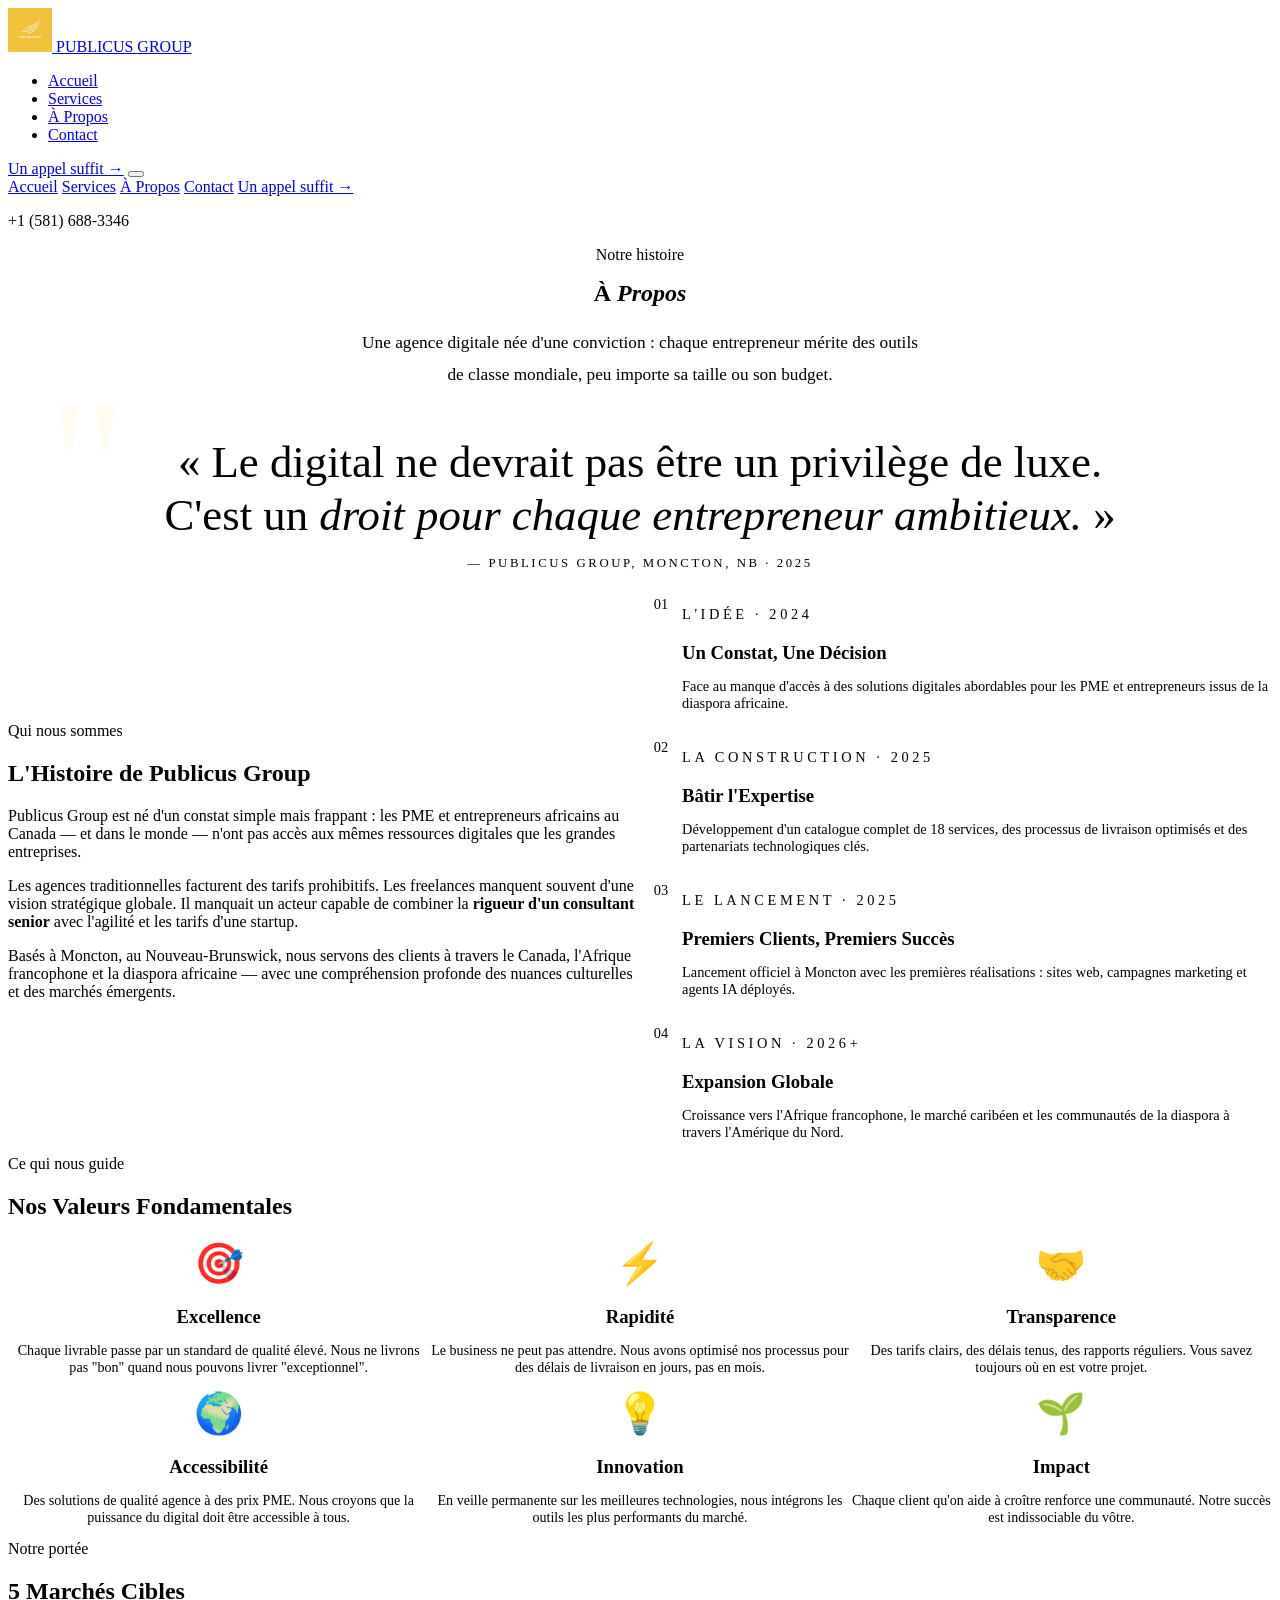
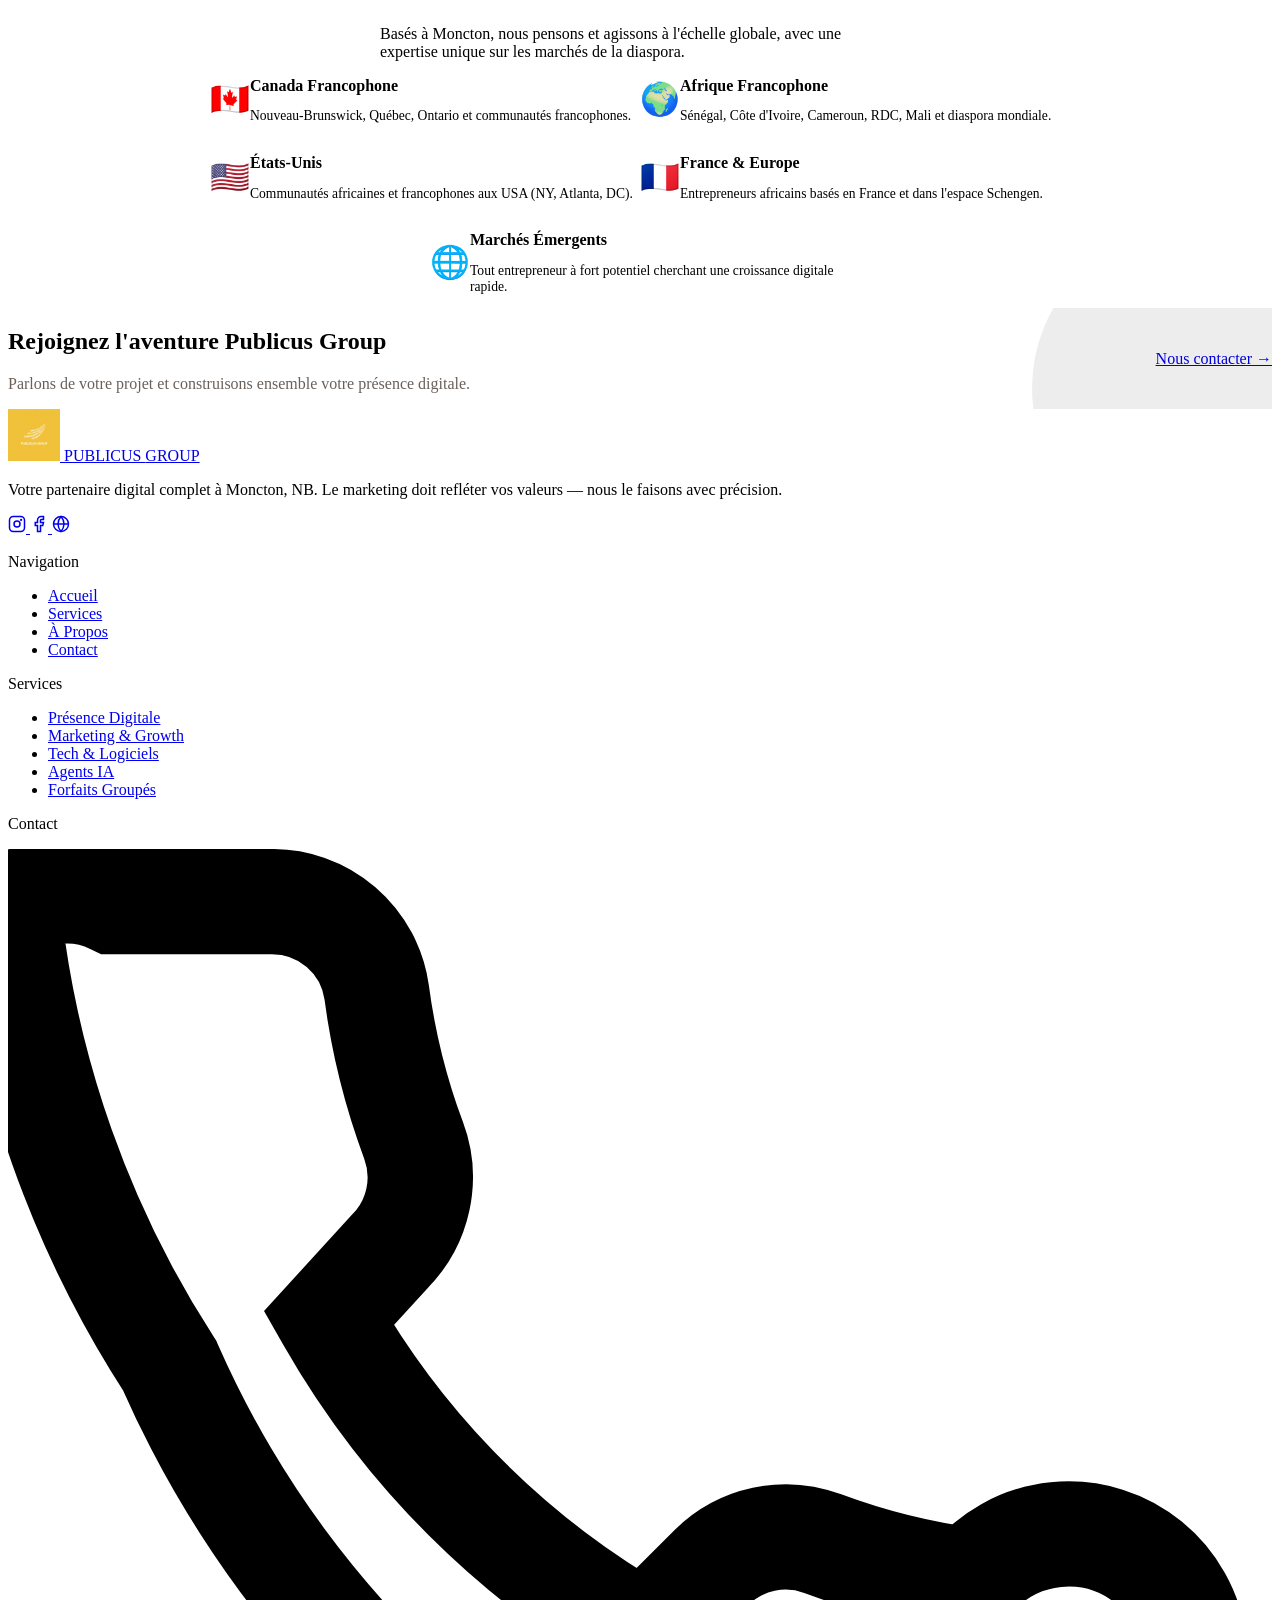
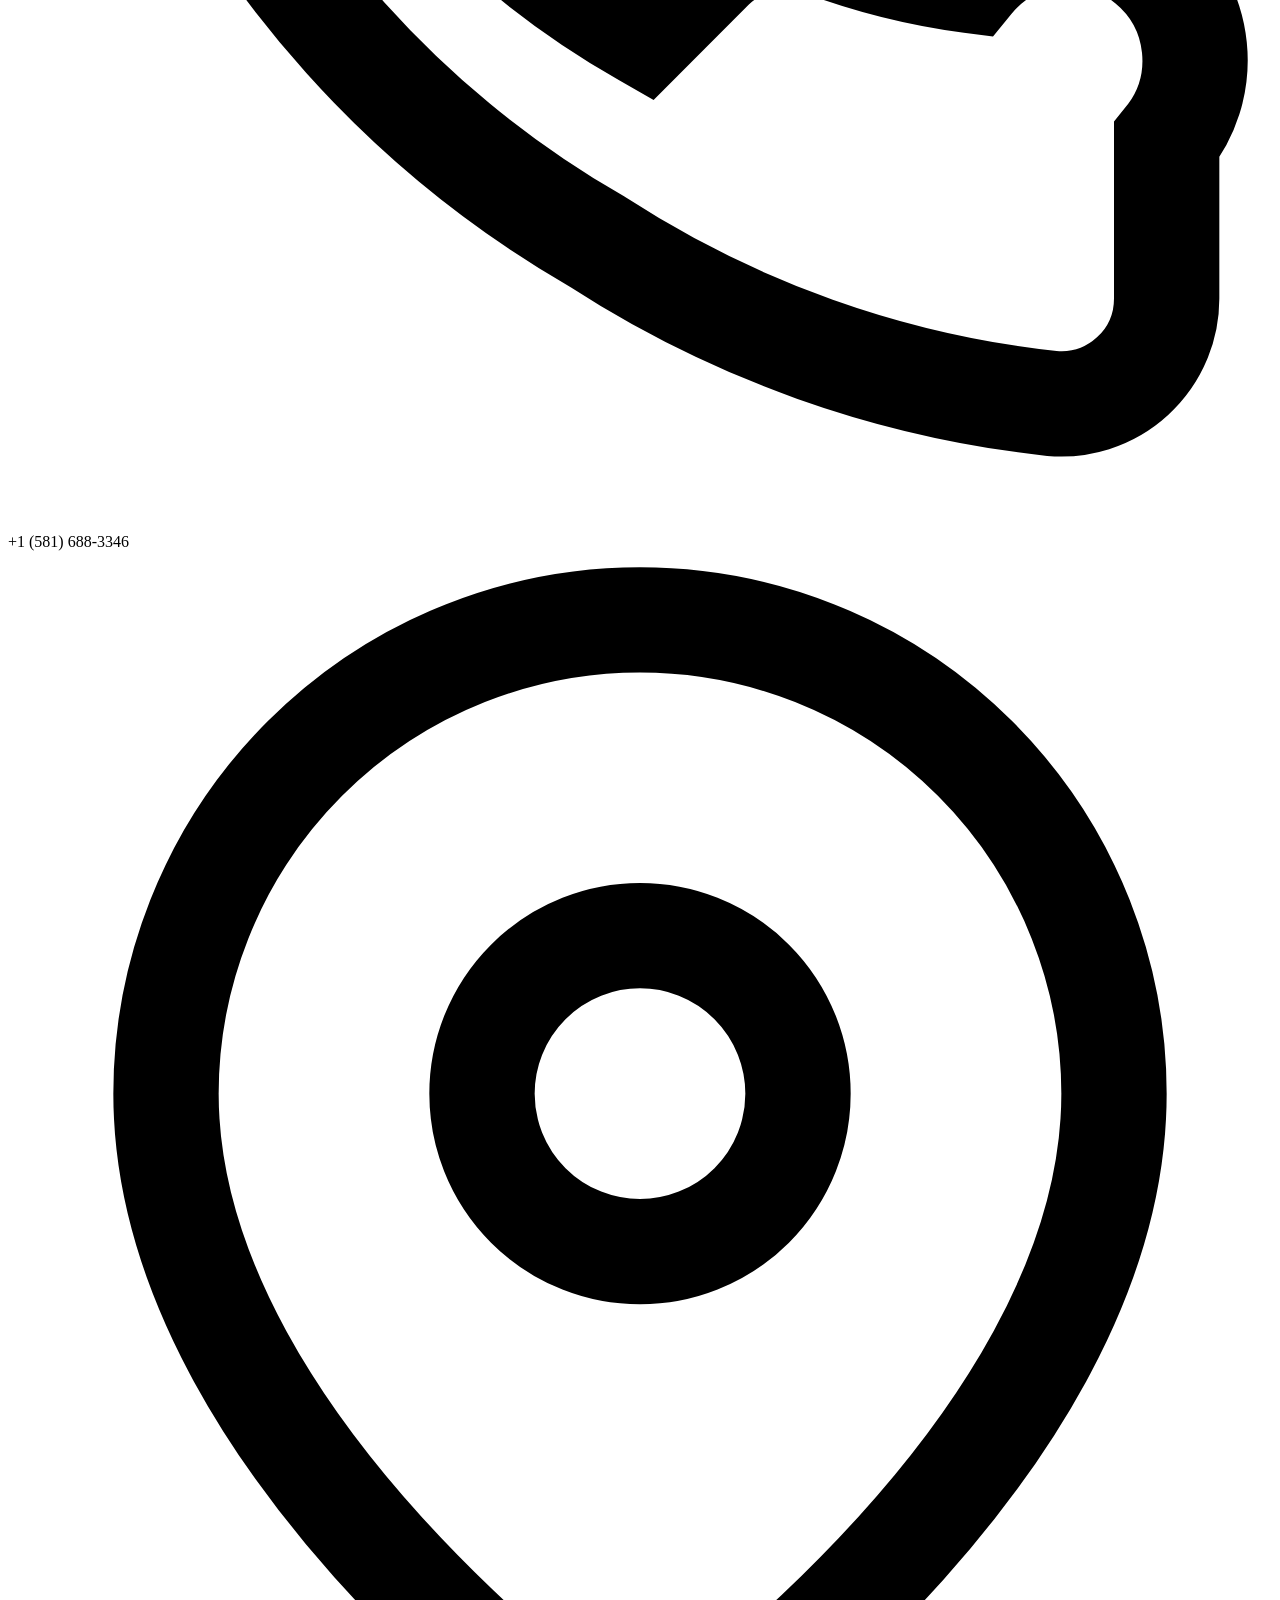
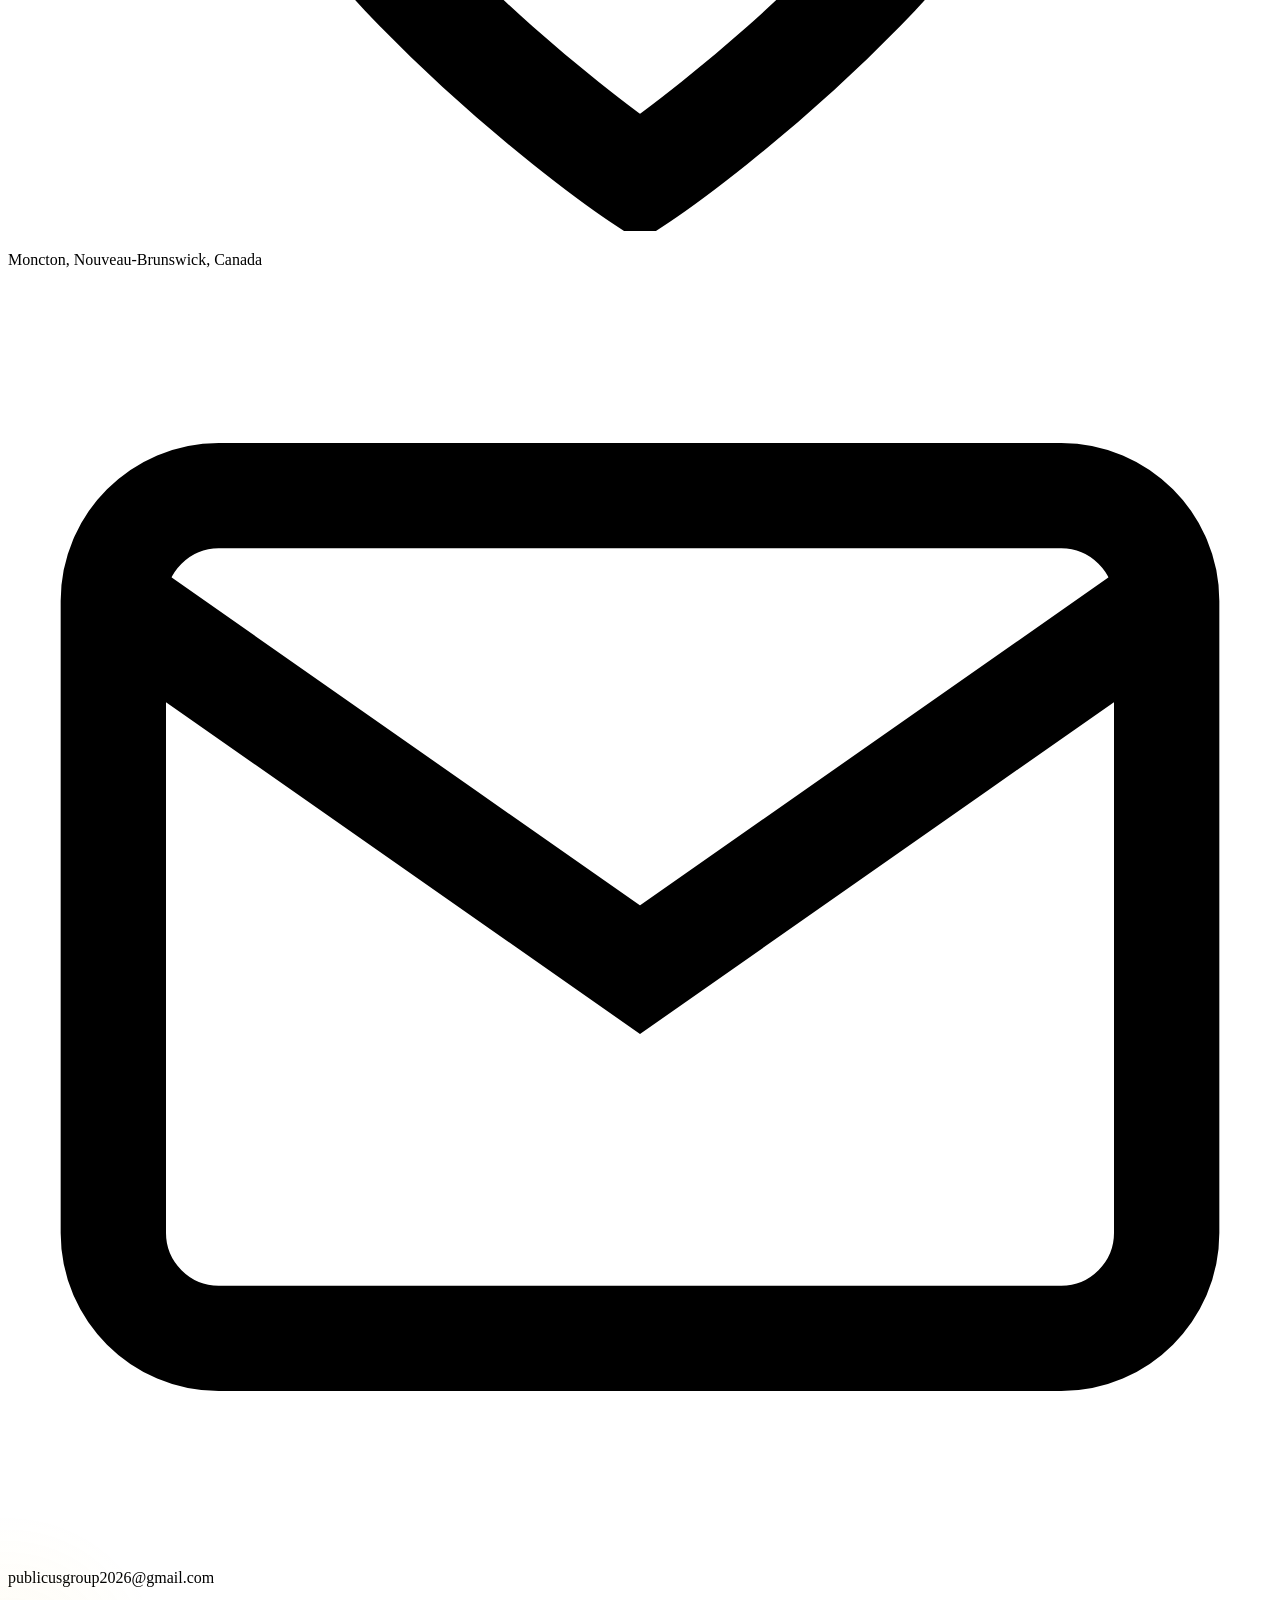
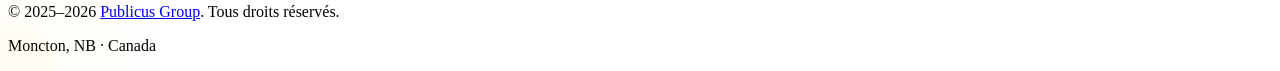
==== commit 4e3019fa: "mis a jour premium 2" ====
--- a/a-propos.html
+++ b/a-propos.html
@@ -4,269 +4,214 @@
   <meta charset="UTF-8" />
   <meta name="viewport" content="width=device-width, initial-scale=1.0" />
 
-  <!-- ── SEO unique à cette page ── -->
-  <title>À Propos | Publicus Group — Notre Histoire & Vision</title>
+  <title>À Propos | Publicus Group — Notre Histoire & Notre Vision</title>
   <meta name="description"
-        content="Découvrez l'histoire de Publicus Group, notre mission, nos valeurs et notre vision pour transformer le digital des PME de Moncton à l'Afrique. Solo + IA = révolution." />
-  <meta name="robots" content="index, follow" />
-
-  <link rel="icon" type="image/png" href="logo.png" />
+        content="Découvrez l'histoire et la vision de Publicus Group : une agence digitale née à Moncton, NB, pour servir les PME et la diaspora africaine avec des solutions de qualité à prix accessibles." />
+  <meta name="keywords"
+        content="à propos Publicus Group, histoire agence digitale Moncton, vision, équipe, valeurs" />
+  <meta name="author"  content="Publicus Group" />
+  <meta name="robots"  content="index, follow" />
+
+  <!-- Open Graph -->
+  <meta property="og:title"       content="À Propos | Publicus Group — L'Agence Digitale de Moncton" />
+  <meta property="og:description" content="Une vision claire, une mission précise : démocratiser l'accès à des solutions digitales de qualité pour les PME et entrepreneurs ambitieux." />
+  <meta property="og:type"        content="website" />
+  <meta property="og:url"         content="https://publicusgroup.mychariow.shop/a-propos.html" />
+  <meta property="og:image"       content="assets/logo.png" />
+
+  <link rel="icon" type="image/png" href="assets/logo.png" />
   <link rel="preconnect" href="https://fonts.googleapis.com" />
   <link rel="preconnect" href="https://fonts.gstatic.com" crossorigin />
-  <link href="https://fonts.googleapis.com/css2?family=Bebas+Neue&family=Barlow:ital,wght@0,300;0,400;0,600;0,700;1,300&family=Barlow+Condensed:wght@400;600;700&display=swap" rel="stylesheet" />
+  <link href="https://fonts.googleapis.com/css2?family=Bebas+Neue&family=Barlow:wght@300;400;600;700&family=Barlow+Condensed:wght@400;600;700&display=swap" rel="stylesheet" />
   <link rel="stylesheet" href="style.css" />
 
-  <!-- ── Styles propres à a-propos.html ── -->
   <style>
-
-    /* ── Hero éditorial ── */
-    .hero-page {
-      padding:    calc(var(--hauteur-nav) + 70px) 0 70px;
-      position:   relative;
-      overflow:   hidden;
-    }
-
-    .hero-page::before {
-      content:  '';
+    /* ── Hero page intérieure ── */
+    .hero-interieur-page {
+      padding: calc(var(--hauteur-nav) + 80px) 0 80px;
+      text-align: center;
+    }
+    .hero-interieur-page h1 { margin: 16px 0 20px; }
+    .hero-interieur-page .sous-titre {
+      font-size:   1.08rem;
+      font-weight: 300;
+      color:       var(--texte-attenue);
+      max-width:   560px;
+      margin:      0 auto;
+      line-height: 1.85;
+    }
+
+    /* ── Section histoire en 2 colonnes ── */
+    .histoire-grille {
+      display: grid;
+      grid-template-columns: 1fr 1fr;
+      gap: var(--espace-xl);
+      align-items: center;
+    }
+
+    /* ── Timeline ── */
+    .timeline {
+      display: flex;
+      flex-direction: column;
+      gap: 0;
+      position: relative;
+    }
+
+    .timeline::before {
+      content: '';
       position: absolute;
-      inset:    0;
-      background: radial-gradient(
-        ellipse 70% 55% at 30% 40%,
-        rgba(245, 197, 24, 0.09) 0%,
-        transparent 65%
-      );
-      pointer-events: none;
-    }
-
-    .hero-a-propos {
-      display:     grid;
-      grid-template-columns: 1fr 1fr;
-      gap:         var(--espace-xl);
+      left: 20px;
+      top: 0;
+      bottom: 0;
+      width: 2px;
+      background: linear-gradient(to bottom, var(--or), transparent);
+    }
+
+    .timeline-item {
+      display: flex;
+      gap: var(--espace-md);
+      padding-bottom: var(--espace-lg);
+      position: relative;
+    }
+
+    .timeline-point {
+      width: 42px;
+      height: 42px;
+      border-radius: 50%;
+      background: var(--or);
+      display: flex;
       align-items: center;
-    }
-
-    /* ── Grande citation d'intro ── */
-    .citation-hero {
-      font-family:  var(--police-corps);
-      font-size:    clamp(1.1rem, 2.5vw, 1.5rem);
-      font-weight:  300;
-      font-style:   italic;
-      color:        var(--blanc);
-      line-height:  1.65;
-      border-left:  3px solid var(--or);
-      padding-left: var(--espace-md);
-    }
-
-    .citation-hero em {
-      color:      var(--or);
-      font-style: normal;
-    }
-
-    /* Bloc visuel à propos */
-    .visuel-a-propos {
-      display:         flex;
-      align-items:     center;
       justify-content: center;
-      position:        relative;
-    }
-
-    .logo-about-wrap {
+      font-family: var(--police-titre);
+      font-size: 0.9rem;
+      color: var(--sombre);
+      flex-shrink: 0;
       position: relative;
-      padding:  var(--espace-xl);
-    }
-
-    .logo-about-bg {
-      position:      absolute;
-      inset:         0;
-      background:    var(--glass-bg);
-      backdrop-filter: var(--glass-blur);
-      border:        1px solid var(--glass-bordure);
-      border-radius: var(--rayon-xl);
-    }
-
-    .logo-about-img {
-      width:    180px;
-      height:   180px;
-      object-fit: contain;
-      position: relative;
-      z-index:  1;
-      filter:   drop-shadow(0 0 30px rgba(245,197,24,0.45));
-    }
-
-    /* Badges flottants autour du logo */
-    .badge-flottant {
-      position:      absolute;
-      background:    var(--glass-bg);
-      backdrop-filter: var(--glass-blur);
-      border:        1px solid var(--glass-bordure);
-      border-radius: 10px;
-      padding:       10px 14px;
-      font-family:   var(--police-sub);
-      font-size:     0.8rem;
-      font-weight:   700;
-      letter-spacing: 0.08em;
-      color:         var(--or);
-      white-space:   nowrap;
-      z-index:       2;
-    }
-
-    .badge-flottant:nth-child(2) { top: 10px; right: -20px; }
-    .badge-flottant:nth-child(3) { bottom: 30px; left: -20px; }
-    .badge-flottant:nth-child(4) { bottom: 10px; right: 0; }
-
-    /* ── Sections éditoriales ── */
-    .section-editoriale {
-      display:     grid;
-      grid-template-columns: 1fr 1fr;
-      gap:         var(--espace-xl);
-      align-items: start;
-      margin-bottom: var(--espace-xl);
-    }
-
-    .section-editoriale.inverse { direction: rtl; }
-    .section-editoriale.inverse > * { direction: ltr; }
-
-    /* ── Timeline du parcours ── */
-    .timeline {
-      position: relative;
-      padding-left: 28px;
-    }
-
-    /* Ligne verticale de la timeline */
-    .timeline::before {
-      content:   '';
-      position:  absolute;
-      left:      7px;
-      top:       8px;
-      bottom:    0;
-      width:     2px;
-      background: linear-gradient(to bottom, var(--or), transparent);
-    }
-
-    .timeline-item {
-      position:      relative;
-      margin-bottom: var(--espace-lg);
-    }
-
-    /* Point de la timeline */
-    .timeline-item::before {
-      content:       '';
-      position:      absolute;
-      left:          -24px;
-      top:           8px;
-      width:         12px;
-      height:        12px;
-      border-radius: 50%;
-      background:    var(--or);
-      border:        3px solid var(--noir);
-      box-shadow:    0 0 10px var(--or-glow);
-    }
-
-    .timeline-annee {
-      font-family:    var(--police-sub);
-      font-size:      0.76rem;
-      font-weight:    700;
-      letter-spacing: 0.2em;
-      color:          var(--or);
+      z-index: 1;
+    }
+
+    .timeline-contenu {
+      padding-top: 8px;
+    }
+
+    .timeline-date {
+      font-family: var(--police-sub);
+      font-size: 0.72rem;
+      letter-spacing: 0.25em;
       text-transform: uppercase;
-      margin-bottom:  6px;
-    }
-
-    .timeline-titre {
-      font-family:    var(--police-sub);
-      font-size:      1.1rem;
-      font-weight:    700;
-      color:          var(--blanc);
-      margin-bottom:  8px;
-    }
-
-    .timeline-desc {
-      font-size:  0.88rem;
-      color:      var(--texte-attenue);
-      line-height: 1.7;
-    }
-
-    /* ── Cartes de valeurs ── */
-    .grille-valeurs {
+      color: var(--or);
+      margin-bottom: 6px;
+    }
+
+    .timeline-contenu h3 { margin-bottom: 6px; }
+    .timeline-contenu p  { font-size: 0.9rem; }
+
+    /* ── Valeurs en grille ── */
+    .valeurs-grille {
       display: grid;
       grid-template-columns: repeat(3, 1fr);
-      gap:     var(--espace-md);
+      gap: var(--espace-md);
     }
 
     .carte-valeur {
-      /* Hérite de .carte-glass */
+      background: var(--glass-bg);
+      backdrop-filter: var(--glass-blur);
+      -webkit-backdrop-filter: var(--glass-blur);
+      border: 1px solid var(--glass-bordure);
+      border-radius: var(--rayon-lg);
+      padding: var(--espace-lg);
       text-align: center;
+      transition: border-color var(--transition-mid), transform var(--transition-mid);
+    }
+
+    .carte-valeur:hover {
+      border-color: var(--or);
+      transform: translateY(-6px);
     }
 
     .valeur-emoji {
-      font-size:     2.5rem;
-      display:       block;
+      font-size: 2.5rem;
+      display: block;
       margin-bottom: var(--espace-sm);
     }
 
-    /* ── Vision géographique ── */
-    .grille-marches {
-      display: grid;
-      grid-template-columns: repeat(4, 1fr);
-      gap:     var(--espace-md);
-    }
-
-    .carte-marche {
-      /* Hérite de .carte-glass */
+    .carte-valeur h3 { margin-bottom: 10px; }
+    .carte-valeur p  { font-size: 0.88rem; }
+
+    /* ── Vision statement ── */
+    .vision-bloc {
+      background: var(--glass-bg);
+      backdrop-filter: var(--glass-blur);
+      -webkit-backdrop-filter: var(--glass-blur);
+      border: 1px solid var(--or-bordure);
+      border-radius: var(--rayon-xl);
+      padding: var(--espace-xl) var(--espace-2xl);
       text-align: center;
-    }
-
-    .marche-drapeau {
-      font-size:     2.2rem;
-      display:       block;
-      margin-bottom: 10px;
-    }
-
-    .marche-statut {
-      display:        inline-block;
-      font-family:    var(--police-sub);
-      font-size:      0.68rem;
-      font-weight:    700;
-      letter-spacing: 0.15em;
+      position: relative;
+      overflow: hidden;
+    }
+
+    .vision-bloc::before {
+      content: '"';
+      position: absolute;
+      top: -20px;
+      left: 40px;
+      font-family: var(--police-titre);
+      font-size: 12rem;
+      color: rgba(245, 197, 24, 0.06);
+      line-height: 1;
+      pointer-events: none;
+    }
+
+    .vision-citation {
+      font-family: var(--police-titre);
+      font-size: clamp(1.6rem, 4vw, 2.8rem);
+      color: var(--blanc);
+      line-height: 1.2;
+      margin-bottom: var(--espace-md);
+      position: relative;
+      z-index: 1;
+    }
+
+    .vision-citation em { color: var(--or); }
+
+    .vision-auteur {
+      font-family: var(--police-sub);
+      font-size: 0.8rem;
+      letter-spacing: 0.2em;
       text-transform: uppercase;
-      padding:        3px 10px;
-      border-radius:  100px;
-      margin-top:     8px;
-    }
-
-    .statut-actif {
-      background: rgba(46, 196, 182, 0.15);
-      color:      #2EC4B6;
-      border:     1px solid rgba(46, 196, 182, 0.3);
-    }
-
-    .statut-prochain {
-      background: var(--or-subtil);
-      color:      var(--or);
-      border:     1px solid var(--or-bordure);
-    }
-
-    .statut-vision {
-      background: rgba(123, 45, 139, 0.15);
-      color:      #B87FCA;
-      border:     1px solid rgba(123, 45, 139, 0.3);
-    }
-
-    /* ── Responsive ── */
+      color: var(--texte-leger);
+    }
+
+    /* ── Section marchés ── */
+    .marche-item {
+      display: flex;
+      align-items: center;
+      gap: var(--espace-md);
+      padding: var(--espace-md);
+      background: var(--glass-bg);
+      backdrop-filter: var(--glass-blur);
+      -webkit-backdrop-filter: var(--glass-blur);
+      border: 1px solid var(--glass-bordure);
+      border-radius: var(--rayon);
+      transition: border-color var(--transition-rapide);
+    }
+
+    .marche-item:hover { border-color: var(--or); }
+
+    .marche-flag {
+      font-size: 2rem;
+      flex-shrink: 0;
+    }
+
+    .marche-item h3 { margin-bottom: 4px; font-size: 1rem; }
+    .marche-item p  { font-size: 0.85rem; }
+
     @media (max-width: 900px) {
-      .hero-a-propos       { grid-template-columns: 1fr; }
-      .visuel-a-propos     { display: none; }
-      .section-editoriale  { grid-template-columns: 1fr; }
-      .section-editoriale.inverse { direction: ltr; }
-      .grille-valeurs      { grid-template-columns: 1fr 1fr; }
-      .grille-marches      { grid-template-columns: 1fr 1fr; }
-    }
-
-    @media (max-width: 600px) {
-      .grille-valeurs  { grid-template-columns: 1fr; }
-      .grille-marches  { grid-template-columns: 1fr 1fr; }
-    }
-
+      .histoire-grille { grid-template-columns: 1fr; }
+      .valeurs-grille  { grid-template-columns: 1fr; }
+      .vision-bloc     { padding: var(--espace-xl) var(--espace-md); }
+    }
   </style>
 </head>
 
@@ -275,8 +220,8 @@
   <!-- NAVIGATION -->
   <nav class="navbar" role="navigation" aria-label="Navigation principale">
     <div class="nav-interieur">
-      <a href="index.html" class="nav-logo" aria-label="Publicus Group — Accueil">
-        <img src="logo.png" alt="Logo Publicus Group" width="44" height="44" />
+      <a href="index.html" class="nav-logo" aria-label="Publicus Group — Retour à l'accueil">
+        <img src="assets/logo.png" alt="Publicus Group Logo" width="44" height="44" />
         <span class="nav-logo-texte">PUBLICUS <span>GROUP</span></span>
       </a>
       <ul class="nav-liens" role="list">
@@ -286,351 +231,272 @@
         <li><a href="contact.html">Contact</a></li>
       </ul>
       <a href="contact.html" class="btn-nav">Un appel suffit →</a>
-      <button class="burger" aria-label="Ouvrir le menu" aria-expanded="false" aria-controls="menu-mobile">
+      <button class="burger"
+              aria-label="Ouvrir le menu de navigation"
+              aria-expanded="false"
+              aria-controls="menu-mobile">
         <span></span><span></span><span></span>
       </button>
     </div>
   </nav>
 
-  <div class="menu-mobile" id="menu-mobile" role="dialog" aria-label="Menu mobile">
+  <div class="menu-mobile" id="menu-mobile" role="dialog" aria-label="Menu de navigation mobile">
     <a href="index.html">Accueil</a>
     <a href="services.html">Services</a>
     <a href="a-propos.html">À Propos</a>
     <a href="contact.html">Contact</a>
     <a href="contact.html" class="btn-nav" style="margin-top:8px;">Un appel suffit →</a>
+    <div class="menu-mobile-contact"><p>+1 (581) 688-3346</p></div>
   </div>
 
 
-  <!-- ══ HERO ÉDITORIAL ══ -->
-  <header class="hero-page" role="banner">
-    <div class="container" style="position:relative; z-index:1;">
-      <div class="hero-a-propos">
-
-        <!-- Colonne gauche : Intro -->
-        <div>
-          <span class="badge revele" style="margin-bottom:20px; display:inline-flex;">
-            Notre histoire
-          </span>
-
-          <!-- H1 de la page À propos -->
-          <h1 class="revele delai-1" style="font-size: clamp(2.8rem,7vw,5rem);">
-            Publicus <em>Group</em>
-          </h1>
-
-          <blockquote class="citation-hero revele delai-2" style="margin: 24px 0 36px;">
-            "Le marketing ne doit pas juste augmenter vos ventes — il doit
-            <em>refléter les valeurs</em> que porte votre entreprise."
-          </blockquote>
-
-          <div class="revele delai-3" style="display:flex; gap:16px; flex-wrap:wrap;">
-            <a href="contact.html" class="btn btn-primaire">
-              Travailler avec nous <span class="fleche">→</span>
-            </a>
-            <a href="services.html" class="btn btn-contour">
-              Nos services
-            </a>
-          </div>
-        </div>
-
-        <!-- Colonne droite : Visuel -->
-        <div class="visuel-a-propos revele-droite delai-2" aria-hidden="true">
-          <div class="logo-about-wrap">
-            <div class="logo-about-bg"></div>
-            <img src="logo.png" alt="" class="logo-about-img" />
-            <span class="badge-flottant">Solo + IA</span>
-            <span class="badge-flottant">Moncton, NB</span>
-            <span class="badge-flottant">$28k+ / mois</span>
-          </div>
-        </div>
-
-      </div>
-    </div>
-  </header>
-
-
-  <main>
-
-    <!-- ══ QUI NOUS SOMMES ══ -->
-    <section aria-label="Qui est Publicus Group">
-      <div class="container">
-        <div class="section-editoriale">
-
-          <!-- Texte gauche -->
-          <div class="revele-gauche">
-            <span class="label-section">Qui nous sommes</span>
-            <h2>Une machine de valeur, propulsée par l'IA</h2>
-            <p style="margin-top: 16px;">
-              Publicus Group est une agence digitale d'élite basée à Moncton,
-              Nouveau-Brunswick, Canada. Notre modèle opératoire est simple et
-              révolutionnaire : <strong>Solo + IA</strong>.
-            </p>
-            <p style="margin-top: 14px;">
-              Un seul opérateur stratégique, amplifié par les meilleurs outils
-              d'intelligence artificielle — Claude, GPT-4o, Midjourney, Cursor —
-              pour livrer la puissance d'une équipe de 5 experts, à des tarifs
-              accessibles aux PME et TPE.
-            </p>
-            <p style="margin-top: 14px;">
-              Notre philosophie : <em>chaque dollar investi dans votre marketing
-              doit refléter vos valeurs, pas juste augmenter vos ventes.</em>
-            </p>
-          </div>
-
-          <!-- Métriques droite -->
-          <div class="revele-droite">
-            <div class="grille-2">
-              <div class="carte-glass" style="text-align:center; padding:var(--espace-md);">
-                <span class="stat-chiffre" data-cible="18" data-suffixe="">0</span>
-                <span class="stat-label">Services</span>
-              </div>
-              <div class="carte-glass" style="text-align:center; padding:var(--espace-md);">
-                <span class="stat-chiffre" data-cible="95" data-suffixe="%">0</span>
-                <span class="stat-label">Marge max</span>
-              </div>
-              <div class="carte-glass" style="text-align:center; padding:var(--espace-md);">
-                <span class="stat-chiffre" data-cible="28" data-suffixe="k">0</span>
-                <span class="stat-label">Rev. max/mois</span>
-              </div>
-              <div class="carte-glass" style="text-align:center; padding:var(--espace-md);">
-                <span class="stat-chiffre" data-cible="5" data-suffixe="">0</span>
-                <span class="stat-label">Marchés cibles</span>
+  <!-- HERO PAGE -->
+  <section class="hero-interieur-page" aria-label="Titre de la page À Propos">
+    <div class="container">
+      <div class="revele">
+        <span class="badge">Notre histoire</span>
+      </div>
+      <h1 class="revele delai-1">
+        À <em>Propos</em>
+      </h1>
+      <p class="sous-titre revele delai-2">
+        Une agence digitale née d'une conviction : chaque entrepreneur
+        mérite des outils de classe mondiale, peu importe sa taille ou son budget.
+      </p>
+    </div>
+  </section>
+
+
+  <!-- VISION -->
+  <section aria-label="Notre vision">
+    <div class="container">
+      <div class="vision-bloc revele">
+        <p class="vision-citation">
+          « Le digital ne devrait pas être un privilège de luxe.<br />
+          C'est un <em>droit pour chaque entrepreneur ambitieux.</em> »
+        </p>
+        <p class="vision-auteur">— Publicus Group, Moncton, NB · 2025</p>
+      </div>
+    </div>
+  </section>
+
+
+  <!-- HISTOIRE -->
+  <section aria-label="Notre histoire" style="padding-top: 0;">
+    <div class="container">
+      <div class="histoire-grille">
+
+        <!-- Colonne gauche : Texte narrative -->
+        <div class="revele-gauche">
+          <span class="label-section">Qui nous sommes</span>
+          <h2>L'Histoire de Publicus Group</h2>
+          <p style="margin: 20px 0 16px;">
+            Publicus Group est né d'un constat simple mais frappant : les PME et
+            entrepreneurs africains au Canada — et dans le monde — n'ont pas accès
+            aux mêmes ressources digitales que les grandes entreprises.
+          </p>
+          <p style="margin-bottom: 16px;">
+            Les agences traditionnelles facturent des tarifs prohibitifs. Les freelances
+            manquent souvent d'une vision stratégique globale. Il manquait un acteur
+            capable de combiner la <strong>rigueur d'un consultant senior</strong>
+            avec l'agilité et les tarifs d'une startup.
+          </p>
+          <p>
+            Basés à Moncton, au Nouveau-Brunswick, nous servons des clients à travers
+            le Canada, l'Afrique francophone et la diaspora africaine — avec une
+            compréhension profonde des nuances culturelles et des marchés émergents.
+          </p>
+        </div>
+
+        <!-- Colonne droite : Timeline -->
+        <div class="revele-droite">
+          <div class="timeline">
+            <div class="timeline-item">
+              <div class="timeline-point">01</div>
+              <div class="timeline-contenu">
+                <p class="timeline-date">L'Idée · 2024</p>
+                <h3>Un Constat, Une Décision</h3>
+                <p>
+                  Face au manque d'accès à des solutions digitales abordables
+                  pour les PME et entrepreneurs issus de la diaspora africaine.
+                </p>
               </div>
             </div>
-          </div>
-
-        </div>
-      </div>
-    </section>
-
-
-    <!-- ══ NOTRE PARCOURS — TIMELINE ══ -->
-    <section aria-label="Historique et parcours de Publicus Group">
-      <div class="container">
-
-        <div class="entete-section revele">
-          <span class="label-section">Notre parcours</span>
-          <h2>De l'idée à l'exécution</h2>
-        </div>
-
-        <div class="grille-2">
-
-          <div class="timeline revele-gauche">
-
             <div class="timeline-item">
-              <p class="timeline-annee">2024 — Genèse</p>
-              <p class="timeline-titre">L'idée germe à Moncton</p>
-              <p class="timeline-desc">
-                Constat : les PME de la région Atlantique paient trop cher pour
-                un service de mauvaise qualité. Les agences locales facturent
-                des prestations que l'IA peut optimiser à 90% des coûts.
-              </p>
+              <div class="timeline-point">02</div>
+              <div class="timeline-contenu">
+                <p class="timeline-date">La Construction · 2025</p>
+                <h3>Bâtir l'Expertise</h3>
+                <p>
+                  Développement d'un catalogue complet de 18 services, des processus
+                  de livraison optimisés et des partenariats technologiques clés.
+                </p>
+              </div>
             </div>
-
             <div class="timeline-item">
-              <p class="timeline-annee">2025 — Lancement</p>
-              <p class="timeline-titre">Publicus Group est né</p>
-              <p class="timeline-desc">
-                Création officielle de l'entreprise à Moncton, NB. Développement
-                du catalogue de 18 services. Acquisition des 2 premiers clients.
-                Validation du modèle Solo + IA.
-              </p>
+              <div class="timeline-point">03</div>
+              <div class="timeline-contenu">
+                <p class="timeline-date">Le Lancement · 2025</p>
+                <h3>Premiers Clients, Premiers Succès</h3>
+                <p>
+                  Lancement officiel à Moncton avec les premières réalisations :
+                  sites web, campagnes marketing et agents IA déployés.
+                </p>
+              </div>
             </div>
-
             <div class="timeline-item">
-              <p class="timeline-annee">2026 — Accélération</p>
-              <p class="timeline-titre">Scale & Expansion africaine</p>
-              <p class="timeline-desc">
-                Ouverture des filiales virtuelles Burkina Faso et Côte d'Ivoire.
-                Lancement de la boutique en ligne. Cap $15k MRR.
-                Premier recrutement prévu.
-              </p>
+              <div class="timeline-point">04</div>
+              <div class="timeline-contenu">
+                <p class="timeline-date">La Vision · 2026+</p>
+                <h3>Expansion Globale</h3>
+                <p>
+                  Croissance vers l'Afrique francophone, le marché caribéen
+                  et les communautés de la diaspora à travers l'Amérique du Nord.
+                </p>
+              </div>
             </div>
-
-          </div>
-
-          <div class="timeline revele-droite" style="padding-left: 28px;">
-
-            <div class="timeline-item">
-              <p class="timeline-annee">2027 — Maturité</p>
-              <p class="timeline-titre">Leadership régional</p>
-              <p class="timeline-desc">
-                Publicus Group s'impose comme le partenaire digital de référence
-                en Atlantique et pour la diaspora africaine du Canada.
-                Équipe de 4–6 personnes. Cap $28k MRR.
-              </p>
-            </div>
-
-            <div class="timeline-item">
-              <p class="timeline-annee">2028 — Mutation</p>
-              <p class="timeline-titre">SaaS & Holding multifiliales</p>
-              <p class="timeline-desc">
-                Transformation du stack IA interne en produit SaaS white-label.
-                Création d'une Académie Publicus (formations). Holding avec
-                filiales en Afrique et Europe. Cap $1M ARR.
-              </p>
-            </div>
-
-            <div class="timeline-item">
-              <p class="timeline-annee">2030 — Vision</p>
-              <p class="timeline-titre">La licorne africaine-canadienne</p>
-              <p class="timeline-desc">
-                Publicus Group : plateforme SaaS reconnue, 5+ pays, 50+
-                partenaires revendeurs, Académie avec 10 000 apprenants.
-                L'entreprise innarêtable.
-              </p>
-            </div>
-
-          </div>
-
-        </div>
-      </div>
-    </section>
-
-
-    <!-- ══ NOS VALEURS ══ -->
-    <section aria-label="Les valeurs de Publicus Group">
-      <div class="container">
-
-        <div class="entete-section centre revele">
-          <span class="label-section">Ce qui nous guide</span>
-          <h2>Nos Valeurs</h2>
-        </div>
-
-        <div class="grille-valeurs">
-
-          <article class="carte-glass carte-valeur revele delai-1">
-            <span class="valeur-emoji" aria-hidden="true">⚡</span>
-            <h3>Vitesse d'exécution</h3>
-            <div class="ligne-or" style="margin: 10px auto;"></div>
-            <p style="font-size:0.88rem;">
-              Livrer vite sans sacrifier la qualité. Chaque jour sans résultats
-              est un coût pour notre client.
-            </p>
-          </article>
-
-          <article class="carte-glass carte-valeur revele delai-2">
-            <span class="valeur-emoji" aria-hidden="true">🎯</span>
-            <h3>Excellence du 1%</h3>
-            <div class="ligne-or" style="margin: 10px auto;"></div>
-            <p style="font-size:0.88rem;">
-              Jamais de solutions génériques. Chaque conseil, chaque livrable
-              est de niveau consulting premium.
-            </p>
-          </article>
-
-          <article class="carte-glass carte-valeur revele delai-3">
-            <span class="valeur-emoji" aria-hidden="true">🤝</span>
-            <h3>Transparence totale</h3>
-            <div class="ligne-or" style="margin: 10px auto;"></div>
-            <p style="font-size:0.88rem;">
-              Tarifs clairs, marges visibles, résultats mesurables. Pas de
-              magie noire, que de la stratégie et de l'IA.
-            </p>
-          </article>
-
-          <article class="carte-glass carte-valeur revele delai-4">
-            <span class="valeur-emoji" aria-hidden="true">🌍</span>
-            <h3>Vision globale</h3>
-            <div class="ligne-or" style="margin: 10px auto;"></div>
-            <p style="font-size:0.88rem;">
-              Moncton comme base de lancement, l'Afrique et le monde comme
-              ambition immédiate. Penser global, agir local.
-            </p>
-          </article>
-
-          <article class="carte-glass carte-valeur revele delai-5">
-            <span class="valeur-emoji" aria-hidden="true">🔄</span>
-            <h3>Innovation continue</h3>
-            <div class="ligne-or" style="margin: 10px auto;"></div>
-            <p style="font-size:0.88rem;">
-              L'IA évolue chaque semaine. Notre stack aussi. Toujours 2
-              coups d'avance sur la concurrence.
-            </p>
-          </article>
-
-          <article class="carte-glass carte-valeur revele delai-6">
-            <span class="valeur-emoji" aria-hidden="true">💎</span>
-            <h3>Valeurs authentiques</h3>
-            <div class="ligne-or" style="margin: 10px auto;"></div>
-            <p style="font-size:0.88rem;">
-              Le marketing doit refléter QUI vous êtes. Pas juste vendre —
-              créer une connexion durable avec votre audience.
-            </p>
-          </article>
-
-        </div>
-      </div>
-    </section>
-
-
-    <!-- ══ NOTRE VISION GÉOGRAPHIQUE ══ -->
-    <section aria-label="Marchés cibles de Publicus Group">
-      <div class="container">
-
-        <div class="entete-section centre revele">
-          <span class="label-section">Notre rayon d'action</span>
-          <h2>De Moncton au Monde</h2>
-          <p style="max-width:500px; margin: 14px auto 0;">
-            Nous opérons depuis Moncton avec une vision d'expansion
-            africaine et mondiale clairement définie.
-          </p>
-        </div>
-
-        <div class="grille-marches">
-
-          <article class="carte-glass carte-marche revele delai-1">
-            <span class="marche-drapeau" aria-hidden="true">🇨🇦</span>
-            <h3>Canada Atlantique</h3>
-            <p style="font-size:0.85rem;">Moncton, Fredericton, Halifax. PME et TPE de la région.</p>
-            <span class="marche-statut statut-actif">Actif 2025</span>
-          </article>
-
-          <article class="carte-glass carte-marche revele delai-2">
-            <span class="marche-drapeau" aria-hidden="true">🌍</span>
-            <h3>Burkina Faso</h3>
-            <p style="font-size:0.85rem;">PME locales, e-commerce, agents IA. Marché émergent prioritaire.</p>
-            <span class="marche-statut statut-prochain">Prochain 2026</span>
-          </article>
-
-          <article class="carte-glass carte-marche revele delai-3">
-            <span class="marche-drapeau" aria-hidden="true">🌍</span>
-            <h3>Côte d'Ivoire</h3>
-            <p style="font-size:0.85rem;">Paiements mobiles, IA, marketing. Économie digitale en plein essor.</p>
-            <span class="marche-statut statut-prochain">Prochain 2026</span>
-          </article>
-
-          <article class="carte-glass carte-marche revele delai-4">
-            <span class="marche-drapeau" aria-hidden="true">🌐</span>
-            <h3>Europe & Monde</h3>
-            <p style="font-size:0.85rem;">Diaspora africaine, clients internationaux via SaaS.</p>
-            <span class="marche-statut statut-vision">Vision 2027+</span>
-          </article>
-
-        </div>
-      </div>
-    </section>
-
-
-    <!-- ══ CTA FINAL ══ -->
-    <section style="padding-top: 0; padding-bottom: var(--espace-2xl);">
-      <div class="container">
-        <div class="carte-glass revele" style="text-align:center; padding: var(--espace-xl);">
-          <span class="label-section" style="justify-content:center; margin-bottom:var(--espace-sm);">
-            Rejoignez l'aventure
-          </span>
-          <h2 style="margin-bottom: 16px;">Faisons quelque chose de grand ensemble</h2>
-          <p style="max-width:500px; margin: 0 auto 32px;">
-            Que vous soyez une PME de Moncton, un entrepreneur africain
-            ou un visionnaire de la diaspora — nous avons le service qu'il vous faut.
-          </p>
-          <a href="contact.html" class="btn btn-primaire">
-            Démarrer maintenant <span class="fleche">→</span>
-          </a>
-        </div>
-      </div>
-    </section>
-
-  </main>
+          </div>
+        </div>
+      </div>
+    </div>
+  </section>
+
+
+  <!-- NOS VALEURS -->
+  <section aria-label="Nos valeurs">
+    <div class="container">
+      <div class="entete-section centre revele">
+        <span class="label-section">Ce qui nous guide</span>
+        <h2>Nos Valeurs Fondamentales</h2>
+      </div>
+
+      <div class="valeurs-grille">
+        <div class="carte-valeur revele delai-1">
+          <span class="valeur-emoji">🎯</span>
+          <h3>Excellence</h3>
+          <p>
+            Chaque livrable passe par un standard de qualité élevé.
+            Nous ne livrons pas "bon" quand nous pouvons livrer "exceptionnel".
+          </p>
+        </div>
+
+        <div class="carte-valeur revele delai-2">
+          <span class="valeur-emoji">⚡</span>
+          <h3>Rapidité</h3>
+          <p>
+            Le business ne peut pas attendre. Nous avons optimisé nos processus
+            pour des délais de livraison en jours, pas en mois.
+          </p>
+        </div>
+
+        <div class="carte-valeur revele delai-3">
+          <span class="valeur-emoji">🤝</span>
+          <h3>Transparence</h3>
+          <p>
+            Des tarifs clairs, des délais tenus, des rapports réguliers.
+            Vous savez toujours où en est votre projet.
+          </p>
+        </div>
+
+        <div class="carte-valeur revele delai-4">
+          <span class="valeur-emoji">🌍</span>
+          <h3>Accessibilité</h3>
+          <p>
+            Des solutions de qualité agence à des prix PME. Nous croyons que
+            la puissance du digital doit être accessible à tous.
+          </p>
+        </div>
+
+        <div class="carte-valeur revele delai-5">
+          <span class="valeur-emoji">💡</span>
+          <h3>Innovation</h3>
+          <p>
+            En veille permanente sur les meilleures technologies, nous
+            intégrons les outils les plus performants du marché.
+          </p>
+        </div>
+
+        <div class="carte-valeur revele delai-6">
+          <span class="valeur-emoji">🌱</span>
+          <h3>Impact</h3>
+          <p>
+            Chaque client qu'on aide à croître renforce une communauté.
+            Notre succès est indissociable du vôtre.
+          </p>
+        </div>
+      </div>
+    </div>
+  </section>
+
+
+  <!-- MARCHÉS CIBLES -->
+  <section aria-label="Nos marchés cibles">
+    <div class="container">
+      <div class="entete-section centre revele">
+        <span class="label-section">Notre portée</span>
+        <h2>5 Marchés Cibles</h2>
+        <p style="max-width: 520px; margin: 14px auto 0;">
+          Basés à Moncton, nous pensons et agissons à l'échelle globale,
+          avec une expertise unique sur les marchés de la diaspora.
+        </p>
+      </div>
+
+      <div style="display: grid; grid-template-columns: repeat(2, 1fr); gap: var(--espace-sm); max-width: 860px; margin: 0 auto;">
+        <div class="marche-item revele delai-1">
+          <span class="marche-flag">🇨🇦</span>
+          <div>
+            <h3>Canada Francophone</h3>
+            <p>Nouveau-Brunswick, Québec, Ontario et communautés francophones.</p>
+          </div>
+        </div>
+        <div class="marche-item revele delai-2">
+          <span class="marche-flag">🌍</span>
+          <div>
+            <h3>Afrique Francophone</h3>
+            <p>Sénégal, Côte d'Ivoire, Cameroun, RDC, Mali et diaspora mondiale.</p>
+          </div>
+        </div>
+        <div class="marche-item revele delai-3">
+          <span class="marche-flag">🇺🇸</span>
+          <div>
+            <h3>États-Unis</h3>
+            <p>Communautés africaines et francophones aux USA (NY, Atlanta, DC).</p>
+          </div>
+        </div>
+        <div class="marche-item revele delai-4">
+          <span class="marche-flag">🇫🇷</span>
+          <div>
+            <h3>France & Europe</h3>
+            <p>Entrepreneurs africains basés en France et dans l'espace Schengen.</p>
+          </div>
+        </div>
+        <div class="marche-item revele delai-5" style="grid-column: 1 / -1; max-width: 420px; margin: 0 auto; width: 100%;">
+          <span class="marche-flag">🌐</span>
+          <div>
+            <h3>Marchés Émergents</h3>
+            <p>Tout entrepreneur à fort potentiel cherchant une croissance digitale rapide.</p>
+          </div>
+        </div>
+      </div>
+    </div>
+  </section>
+
+
+  <!-- CTA FINAL -->
+  <section>
+    <div class="container">
+      <div class="revele" style="background: var(--or); border-radius: var(--rayon-xl); padding: 52px var(--espace-xl); display:grid; grid-template-columns: 1fr auto; align-items:center; gap: var(--espace-lg); position:relative; overflow:hidden;">
+        <div style="position:absolute; right:-80px; top:-80px; width:320px; height:320px; border-radius:50%; background:rgba(0,0,0,0.07);"></div>
+        <div>
+          <h2 style="color: var(--sombre);">Rejoignez l'aventure Publicus Group</h2>
+          <p style="color: rgba(26, 10, 0, 0.65); margin-top: 8px;">Parlons de votre projet et construisons ensemble votre présence digitale.</p>
+        </div>
+        <a href="contact.html" class="btn btn-sombre">
+          Nous contacter <span class="fleche">→</span>
+        </a>
+      </div>
+    </div>
+  </section>
 
 
   <!-- FOOTER -->
@@ -638,23 +504,41 @@
     <div class="container">
       <div class="footer-grille">
         <div>
-          <div class="footer-logo">
-            <img src="logo.png" alt="Logo Publicus Group" width="52" height="52" />
-            <span class="footer-logo-texte">PUBLICUS <span>GROUP</span></span>
-          </div>
-          <p class="footer-desc">Votre partenaire digital complet à Moncton, NB.</p>
+          <a href="index.html">
+            <div class="footer-logo">
+              <img src="assets/logo.png" alt="Logo Publicus Group" width="52" height="52" />
+              <span class="footer-logo-texte">PUBLICUS <span>GROUP</span></span>
+            </div>
+          </a>
+          <p class="footer-desc">
+            Votre partenaire digital complet à Moncton, NB. Le marketing
+            doit refléter vos valeurs — nous le faisons avec précision.
+          </p>
           <div class="footer-reseaux">
-            <a href="https://www.instagram.com/publicus_group" class="btn-reseau" aria-label="Instagram" target="_blank" rel="noopener">
-              <svg width="18" height="18" viewBox="0 0 24 24" fill="none" stroke="currentColor" stroke-width="2" aria-hidden="true"><rect x="2" y="2" width="20" height="20" rx="5"/><circle cx="12" cy="12" r="4"/><circle cx="17.5" cy="6.5" r="1.5" fill="currentColor" stroke="none"/></svg>
+            <a href="https://www.instagram.com/publicus_group" class="btn-reseau" aria-label="Instagram" target="_blank" rel="noopener noreferrer">
+              <svg width="18" height="18" viewBox="0 0 24 24" fill="none" stroke="currentColor" stroke-width="2">
+                <rect x="2" y="2" width="20" height="20" rx="5"/>
+                <circle cx="12" cy="12" r="4"/>
+                <circle cx="17.5" cy="6.5" r="1.5" fill="currentColor" stroke="none"/>
+              </svg>
             </a>
-            <a href="https://www.facebook.com/share/1AqqKRNQzz/" class="btn-reseau" aria-label="Facebook" target="_blank" rel="noopener">
-              <svg width="18" height="18" viewBox="0 0 24 24" fill="none" stroke="currentColor" stroke-width="2" aria-hidden="true"><path d="M18 2h-3a5 5 0 00-5 5v3H7v4h3v8h4v-8h3l1-4h-4V7a1 1 0 011-1h3z"/></svg>
+            <a href="https://www.facebook.com/share/1AqqKRNQzz/" class="btn-reseau" aria-label="Facebook" target="_blank" rel="noopener noreferrer">
+              <svg width="18" height="18" viewBox="0 0 24 24" fill="none" stroke="currentColor" stroke-width="2">
+                <path d="M18 2h-3a5 5 0 00-5 5v3H7v4h3v8h4v-8h3l1-4h-4V7a1 1 0 011-1h3z"/>
+              </svg>
+            </a>
+            <a href="https://publicusgroup.mychariow.shop" class="btn-reseau" aria-label="Boutique" target="_blank" rel="noopener noreferrer">
+              <svg width="18" height="18" viewBox="0 0 24 24" fill="none" stroke="currentColor" stroke-width="2">
+                <circle cx="12" cy="12" r="10"/>
+                <line x1="2" y1="12" x2="22" y2="12"/>
+                <path d="M12 2a15.3 15.3 0 014 10 15.3 15.3 0 01-4 10 15.3 15.3 0 01-4-10 15.3 15.3 0 014-10z"/>
+              </svg>
             </a>
           </div>
         </div>
         <div>
           <p class="footer-col-titre">Navigation</p>
-          <ul class="footer-liens">
+          <ul class="footer-liens" role="list">
             <li><a href="index.html">Accueil</a></li>
             <li><a href="services.html">Services</a></li>
             <li><a href="a-propos.html">À Propos</a></li>
@@ -662,29 +546,42 @@
           </ul>
         </div>
         <div>
-          <p class="footer-col-titre">À Propos</p>
-          <ul class="footer-liens">
-            <li><a href="a-propos.html#qui">Qui sommes-nous</a></li>
-            <li><a href="a-propos.html#parcours">Notre parcours</a></li>
-            <li><a href="a-propos.html#valeurs">Nos valeurs</a></li>
-            <li><a href="a-propos.html#vision">Notre vision</a></li>
+          <p class="footer-col-titre">Services</p>
+          <ul class="footer-liens" role="list">
+            <li><a href="services.html#presence-digitale">Présence Digitale</a></li>
+            <li><a href="services.html#marketing">Marketing & Growth</a></li>
+            <li><a href="services.html#tech">Tech & Logiciels</a></li>
+            <li><a href="services.html#agents-ia">Agents IA</a></li>
+            <li><a href="services.html#forfaits">Forfaits Groupés</a></li>
           </ul>
         </div>
         <div>
           <p class="footer-col-titre">Contact</p>
           <div class="footer-contact-item">
-            <svg viewBox="0 0 24 24" fill="none" stroke="currentColor" stroke-width="2" aria-hidden="true"><path d="M22 16.92v3a2 2 0 01-2.18 2 19.79 19.79 0 01-8.63-3.07A19.5 19.5 0 013.07 9.81a19.79 19.79 0 01-3.07-8.67A2 2 0 012 1h3a2 2 0 012 1.72 12.84 12.84 0 00.7 2.81 2 2 0 01-.45 2.11L6.09 8.91a16 16 0 006 6l1.27-1.27a2 2 0 012.11-.45 12.84 12.84 0 002.81.7A2 2 0 0122 16.92z"/></svg>
+            <svg viewBox="0 0 24 24" fill="none" stroke="currentColor" stroke-width="2">
+              <path d="M22 16.92v3a2 2 0 01-2.18 2 19.79 19.79 0 01-8.63-3.07A19.5 19.5 0 013.07 9.81a19.79 19.79 0 01-3.07-8.67A2 2 0 012 1h3a2 2 0 012 1.72 12.84 12.84 0 00.7 2.81 2 2 0 01-.45 2.11L6.09 8.91a16 16 0 006 6l1.27-1.27a2 2 0 012.11-.45 12.84 12.84 0 002.81.7A2 2 0 0122 16.92z"/>
+            </svg>
             <p>+1 (581) 688-3346</p>
           </div>
           <div class="footer-contact-item">
-            <svg viewBox="0 0 24 24" fill="none" stroke="currentColor" stroke-width="2" aria-hidden="true"><path d="M21 10c0 7-9 13-9 13s-9-6-9-13a9 9 0 0118 0z"/><circle cx="12" cy="10" r="3"/></svg>
-            <p>Moncton, NB, Canada</p>
+            <svg viewBox="0 0 24 24" fill="none" stroke="currentColor" stroke-width="2">
+              <path d="M21 10c0 7-9 13-9 13s-9-6-9-13a9 9 0 0118 0z"/>
+              <circle cx="12" cy="10" r="3"/>
+            </svg>
+            <p>Moncton, Nouveau-Brunswick, Canada</p>
+          </div>
+          <div class="footer-contact-item">
+            <svg viewBox="0 0 24 24" fill="none" stroke="currentColor" stroke-width="2">
+              <path d="M4 4h16c1.1 0 2 .9 2 2v12c0 1.1-.9 2-2 2H4c-1.1 0-2-.9-2-2V6c0-1.1.9-2 2-2z"/>
+              <polyline points="22,6 12,13 2,6"/>
+            </svg>
+            <p>publicusgroup2026@gmail.com</p>
           </div>
         </div>
       </div>
       <div class="footer-bas">
         <p>© 2025–2026 <a href="index.html">Publicus Group</a>. Tous droits réservés.</p>
-        <p>Conçu avec IA · Moncton, NB</p>
+        <p>Moncton, NB · Canada</p>
       </div>
     </div>
   </footer>
